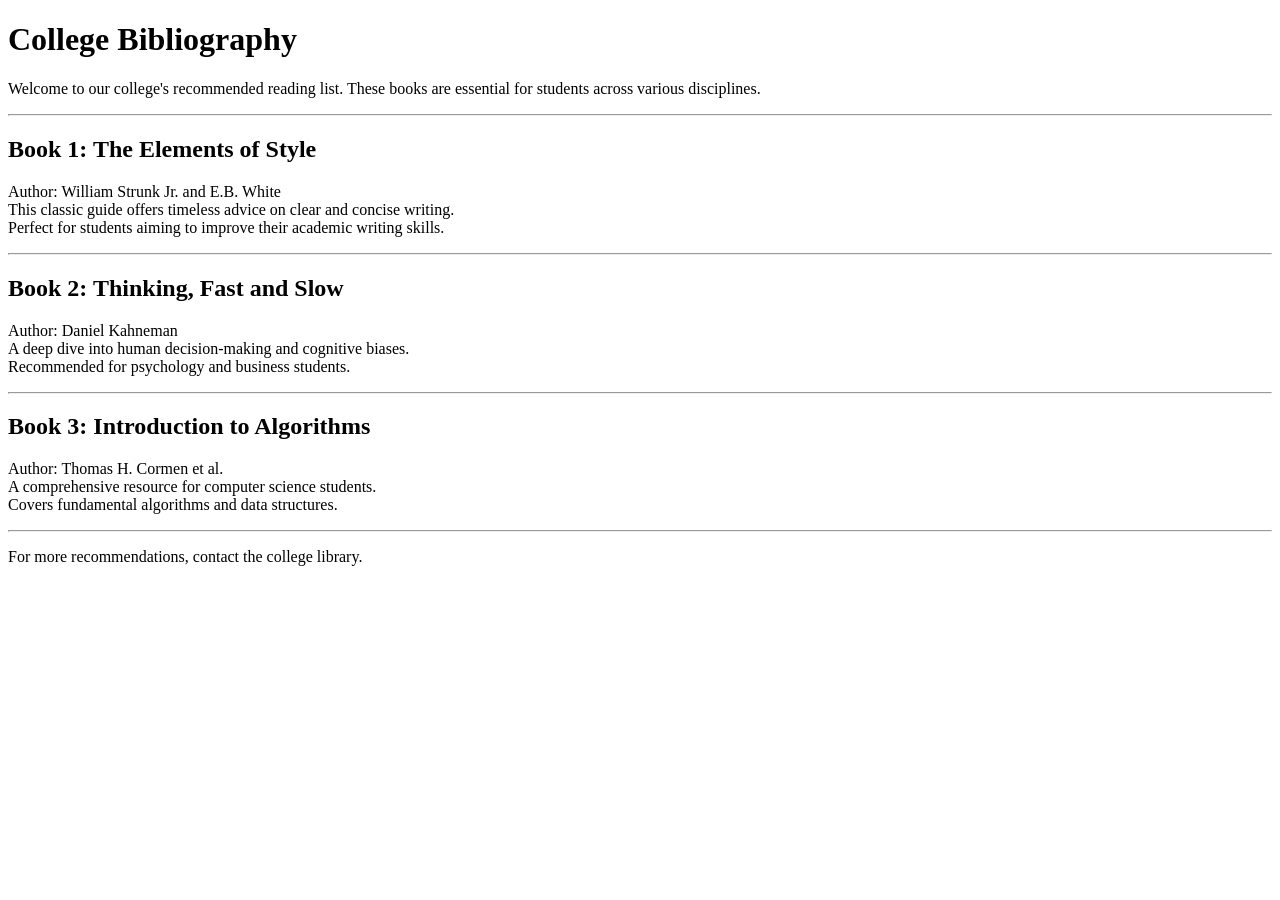
==== index.html @ 19de6257 ".\index.html" ====
<!DOCTYPE html>
<html lang="en">
<head>
    <meta charset="UTF-8">
    <meta name="viewport" content="width=device-width, initial-scale=1.0">
    <title>College Bibliography</title>
</head>
<body>
    <div>
        <h1>College Bibliography</h1>
        <p>Welcome to our college's recommended reading list. These books are essential for students across various disciplines.</p>
        <hr>

        <div>
            <h2>Book 1: The Elements of Style</h2>
            <p>Author: William Strunk Jr. and E.B. White<br>This classic guide offers timeless advice on clear and concise writing.<br>Perfect for students aiming to improve their academic writing skills.</p>
        </div>
        <hr>

        <div>
            <h2>Book 2: Thinking, Fast and Slow</h2>
            <p>Author: Daniel Kahneman<br>A deep dive into human decision-making and cognitive biases.<br>Recommended for psychology and business students.</p>
        </div>
        <hr>

        <div>
            <h2>Book 3: Introduction to Algorithms</h2>
            <p>Author: Thomas H. Cormen et al.<br>A comprehensive resource for computer science students.<br>Covers fundamental algorithms and data structures.</p>
        </div>
        <hr>

        <p>For more recommendations, contact the college library.</p>
    </div>
</body>
</html>
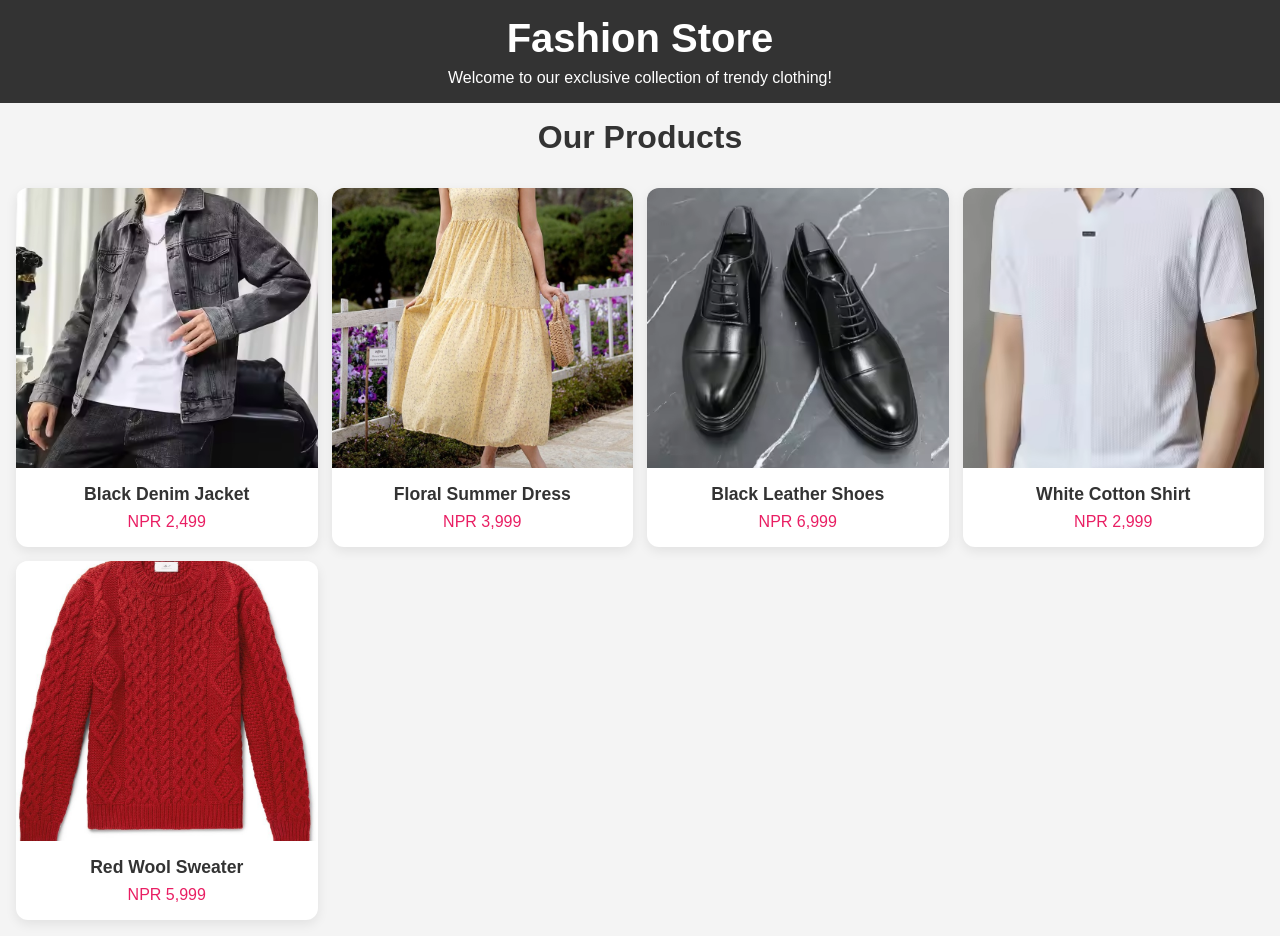
==== commit 7f92ad2e: "week02 assignment product fashion store" ====
--- a/index.html
+++ b/index.html
@@ -1,35 +1,64 @@
 <!DOCTYPE html>
 <html lang="en">
+
 <head>
     <meta charset="UTF-8">
     <meta name="viewport" content="width=device-width, initial-scale=1.0">
-    <title>College Bibliography</title>
+    <title>Fashion Store - Home</title>
+    <link rel="stylesheet" href="style.css">
 </head>
+
 <body>
-    <div>
-        <h1>College Bibliography</h1>
-        <p>Welcome to our college's recommended reading list. These books are essential for students across various disciplines.</p>
-        <hr>
+    <header>
+        <h1>Fashion Store</h1>
+        <p>Welcome to our exclusive collection of trendy clothing!</p>
+    </header>
+    <main>
+        <h2>Our Products</h2>
+        <div class="product-grid">
+            <a href="products/Black_Denim_Jacket.html" class="product-card">
+                <img src="images/Black_Denim_Jacket.avif" alt="Black Denim Jacket">
+                 <div class="product-info">
+        <h3>Black Denim Jacket</h3>
+        <p>NPR 2,499</p>
+      </div>
+            </a>
 
-        <div>
-            <h2>Book 1: The Elements of Style</h2>
-            <p>Author: William Strunk Jr. and E.B. White<br>This classic guide offers timeless advice on clear and concise writing.<br>Perfect for students aiming to improve their academic writing skills.</p>
+            <a href="products/Floral_Summer_Dress.html" class="product-card">
+                <img src="images/Floral_Summer_Dress.jpg" alt="Floral Summer Dress">
+                <div class="product-info">
+                    <h3>Floral Summer Dress</h3>
+                    <p>NPR 3,999</p>
+                </div>
+            </a>
+
+            <a href="products/Black_Leather_Shoes.html" class="product-card">
+                <img src="images/Black_Leather_Shoes.avif" alt="Black Leather Shoes">
+                <div class="product-info">
+                    <h3>Black Leather Shoes</h3>
+                    <p>NPR 6,999</p>
+                </div>
+            </a>
+
+
+            <a href="products/White_Cotton_Shirt.html" class="product-card">
+                <img src="images/White_Cotton_Shirt.avif" alt="White Cotton Shirt">
+                <div class="product-info">
+                    <h3>White Cotton Shirt</h3>
+                    <p>NPR 2,999</p>
+                </div>
+            </a>
+
+
+            <a href="products/Red_Wool_Sweater.html" class="product-card">
+                <img src="images/Red_Wool_Sweater.webp" alt="Red Wool Sweater">
+                <div class="product-info">
+                    <h3>Red Wool Sweater</h3>
+                    <p>NPR 5,999</p>
+                </div>
+            </a>
         </div>
-        <hr>
+    </main>
+</body>
 
-        <div>
-            <h2>Book 2: Thinking, Fast and Slow</h2>
-            <p>Author: Daniel Kahneman<br>A deep dive into human decision-making and cognitive biases.<br>Recommended for psychology and business students.</p>
-        </div>
-        <hr>
-
-        <div>
-            <h2>Book 3: Introduction to Algorithms</h2>
-            <p>Author: Thomas H. Cormen et al.<br>A comprehensive resource for computer science students.<br>Covers fundamental algorithms and data structures.</p>
-        </div>
-        <hr>
-
-        <p>For more recommendations, contact the college library.</p>
-    </div>
-</body>
 </html>
--- a/style.css
+++ b/style.css
@@ -0,0 +1,88 @@
+* {
+  margin: 0;
+  padding: 0;
+  box-sizing: border-box;
+}
+
+body {
+  font-family: 'Segoe UI', sans-serif;
+  background-color: #f4f4f4;
+  color: #333;
+}
+
+header {
+  background-color: #333;
+  color: white;
+  text-align: center;
+  padding: 1rem;
+}
+
+header h1 {
+  font-size: 2.5rem;
+  margin-bottom: 0.5rem;
+}
+
+main {
+  padding: 1rem;
+  margin: auto;
+}
+
+main h2 {
+  font-size: 2rem;
+  margin-bottom: 2rem;
+  text-align: center;
+}
+
+.product-grid {
+  display: grid;
+  grid-template-columns: repeat(auto-fit, minmax(280px, 1fr));
+  gap: 14px;
+  justify-items: center;
+}
+
+.product-card {
+  width: 100%;
+  max-width: 320px;
+  height: auto;
+  background-color: white;
+  border-radius: 12px;
+  overflow: hidden;
+  text-align: center;
+  text-decoration: none;
+  color: inherit;
+  box-shadow: 0 4px 12px rgba(0, 0, 0, 0.08);
+  transition: transform 0.3s ease, box-shadow 0.3s ease;
+  display: flex;
+  flex-direction: column;
+}
+
+.product-card:hover {
+  transform: translateY(-6px);
+  box-shadow: 0 10px 24px rgba(0, 0, 0, 0.15);
+}
+
+.product-card img {
+  width: 100%;
+  height: 280px;
+  object-fit: cover;
+}
+
+.product-info {
+  padding: 1rem;
+  display: flex;
+  flex-direction: column;
+  gap: 0.5rem;
+}
+
+.product-info h3 {
+  font-size: 1.1rem;
+  font-weight: 600;
+}
+
+.product-info p {
+  font-size: 1rem;
+  color: #e91e63;
+  font-weight: 500;
+}
+
+
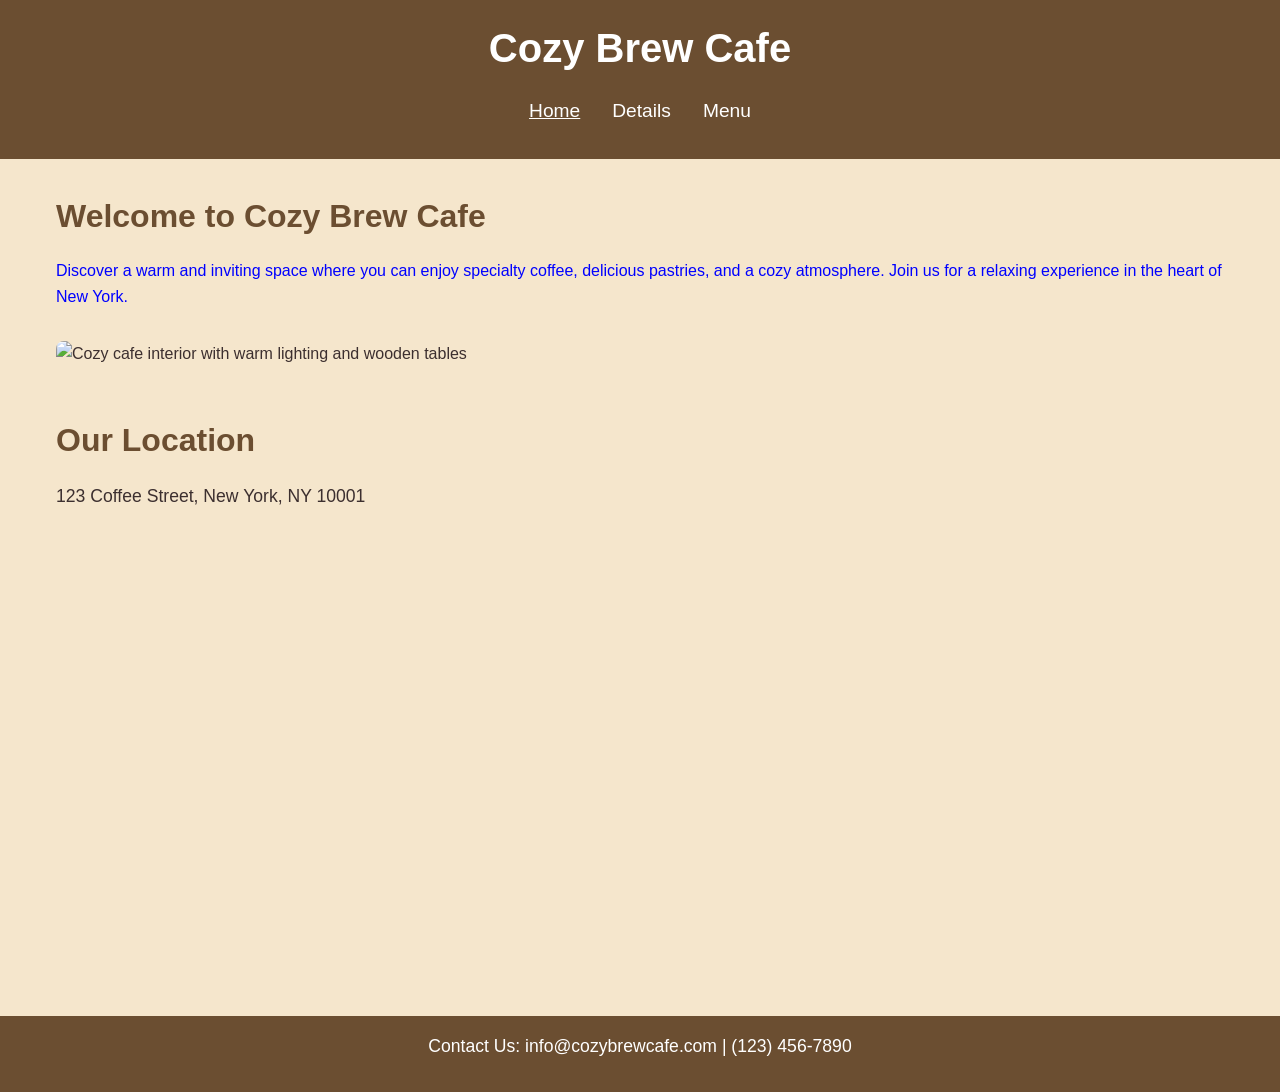
==== commit 26ef958c: "week03" ====
--- a/index.html
+++ b/index.html
@@ -1,64 +1,41 @@
 <!DOCTYPE html>
 <html lang="en">
-
 <head>
     <meta charset="UTF-8">
     <meta name="viewport" content="width=device-width, initial-scale=1.0">
-    <title>Fashion Store - Home</title>
-    <link rel="stylesheet" href="style.css">
+    <title>Welcome to Cozy Brew Cafe</title>
+    <link rel="stylesheet" href="styles.css">
 </head>
+<body>
+    <!-- Header with Navigation -->
+    <header>
+        <h1>Cozy Brew Cafe</h1>
+        <nav>
+            <ul>
+                <li><a href="index.html" class="active">Home</a></li>
+                <li><a href="details.html">Details</a></li>
+                <li><a href="menu.html">Menu</a></li>
+            </ul>
+        </nav>
+    </header>
+    <!-- Main Content -->
+    <main>
+        <section class="intro">
+            <h2>Welcome to Cozy Brew Cafe</h2>
+  
+            <p  style="color: blue; font-size: 16px;">Discover a warm and inviting space where you can enjoy specialty coffee, delicious pastries, and a cozy atmosphere. Join us for a relaxing experience in the heart of New York.</p>
 
-<body>
-    <header>
-        <h1>Fashion Store</h1>
-        <p>Welcome to our exclusive collection of trendy clothing!</p>
-    </header>
-    <main>
-        <h2>Our Products</h2>
-        <div class="product-grid">
-            <a href="products/Black_Denim_Jacket.html" class="product-card">
-                <img src="images/Black_Denim_Jacket.avif" alt="Black Denim Jacket">
-                 <div class="product-info">
-        <h3>Black Denim Jacket</h3>
-        <p>NPR 2,499</p>
-      </div>
-            </a>
-
-            <a href="products/Floral_Summer_Dress.html" class="product-card">
-                <img src="images/Floral_Summer_Dress.jpg" alt="Floral Summer Dress">
-                <div class="product-info">
-                    <h3>Floral Summer Dress</h3>
-                    <p>NPR 3,999</p>
-                </div>
-            </a>
-
-            <a href="products/Black_Leather_Shoes.html" class="product-card">
-                <img src="images/Black_Leather_Shoes.avif" alt="Black Leather Shoes">
-                <div class="product-info">
-                    <h3>Black Leather Shoes</h3>
-                    <p>NPR 6,999</p>
-                </div>
-            </a>
-
-
-            <a href="products/White_Cotton_Shirt.html" class="product-card">
-                <img src="images/White_Cotton_Shirt.avif" alt="White Cotton Shirt">
-                <div class="product-info">
-                    <h3>White Cotton Shirt</h3>
-                    <p>NPR 2,999</p>
-                </div>
-            </a>
-
-
-            <a href="products/Red_Wool_Sweater.html" class="product-card">
-                <img src="images/Red_Wool_Sweater.webp" alt="Red Wool Sweater">
-                <div class="product-info">
-                    <h3>Red Wool Sweater</h3>
-                    <p>NPR 5,999</p>
-                </div>
-            </a>
-        </div>
+            <img src="https://images.unsplash.com/photo-1495474472287-4d71bcdd2085" alt="Cozy cafe interior with warm lighting and wooden tables" class="cafe-image">
+        </section>
+        <section class="location">
+            <h2>Our Location</h2>
+            <p>123 Coffee Street, New York, NY 10001</p>
+            <iframe src="https://www.google.com/maps/embed?pb=!1m18!1m12!1m3!1d3022.241265087586!2d-73.98785368459399!3d40.75092227932847!2m3!1f0!2f0!3f0!3m2!1i1024!2i768!4f13.1!3m3!1m2!1s0x89c259a9b3117469%3A0xd134e199a4051f8d!2sNew%20York%2C%20NY%2010001!5e0!3m2!1sen!2sus!4v1634567891234" width="600" height="450" style="border:0;" allowfullscreen="" loading="lazy"></iframe>
+        </section>
     </main>
+    <!-- Footer -->
+    <footer>
+        <p>Contact Us: info@cozybrewcafe.com | (123) 456-7890</p>
+    </footer>
 </body>
-
 </html>
--- a/styles.css
+++ b/styles.css
@@ -0,0 +1,146 @@
+/* Reset default styles */
+* {
+    margin: 0;
+    padding: 0;
+    box-sizing: border-box;
+}
+
+/* Body styling with earthy tones */
+body {
+    font-family: 'Arial', sans-serif;
+    line-height: 1.6;
+    color: #3c2f2f;
+    background-color: #f5e6cc;
+}
+
+/* Header styling */
+header {
+    background-color: #6b4e31;
+    color: #fff;
+    padding: 1rem;
+    text-align: center;
+}
+
+header h1 {
+    font-size: 2.5rem;
+    margin-bottom: 1rem;
+}
+
+nav ul {
+    list-style: none;
+    display: flex;
+    justify-content: center;
+    gap: 2rem;
+}
+
+nav a {
+    color: #fff;
+    text-decoration: none;
+    font-size: 1.2rem;
+}
+
+nav a.active, nav a:hover {
+    text-decoration: underline;
+}
+
+/* Main content styling */
+main {
+    max-width: 1200px;
+    margin: 2rem auto;
+    padding: 0 1rem;
+}
+
+section {
+    margin-bottom: 2rem;
+}
+
+h2 {
+    font-size: 2rem;
+    color: #6b4e31;
+    margin-bottom: 1rem;
+}
+
+p, ul {
+    font-size: 1.1rem;
+    margin-bottom: 1rem;
+}
+
+.cafe-image {
+    max-width: 100%;
+    height: auto;
+    border-radius: 8px;
+    margin: 1rem 0;
+}
+
+/* Image gallery for details page */
+.image-gallery {
+    display: flex;
+    flex-wrap: wrap;
+    gap: 1rem;
+    justify-content: center;
+}
+
+.image-gallery img {
+    max-width: 45%;
+    height: auto;
+}
+
+/* Table styling for menu page */
+table {
+    width: 100%;
+    border-collapse: collapse;
+    margin-bottom: 2rem;
+}
+
+th, td {
+    border: 1px solid #6b4e31;
+    padding: 0.8rem;
+    text-align: left;
+}
+
+th {
+    background-color: #a67b5b;
+    color: #fff;
+}
+
+/* Footer styling */
+footer {
+    background-color: #6b4e31;
+    color: #fff;
+    padding: 1rem;
+    text-align: center;
+}
+
+footer a {
+    color: #f5e6cc;
+    text-decoration: none;
+}
+
+footer a:hover {
+    text-decoration: underline;
+}
+
+footer ul {
+    list-style: none;
+}
+
+/* Responsive design */
+@media (max-width: 768px) {
+    header h1 {
+        font-size: 2rem;
+    }
+
+    nav ul {
+        flex-direction: column;
+        gap: 1rem;
+    }
+
+    .image-gallery img {
+        max-width: 100%;
+    }
+
+    iframe {
+        width: 100%;
+        height: 300px;
+    }
+}
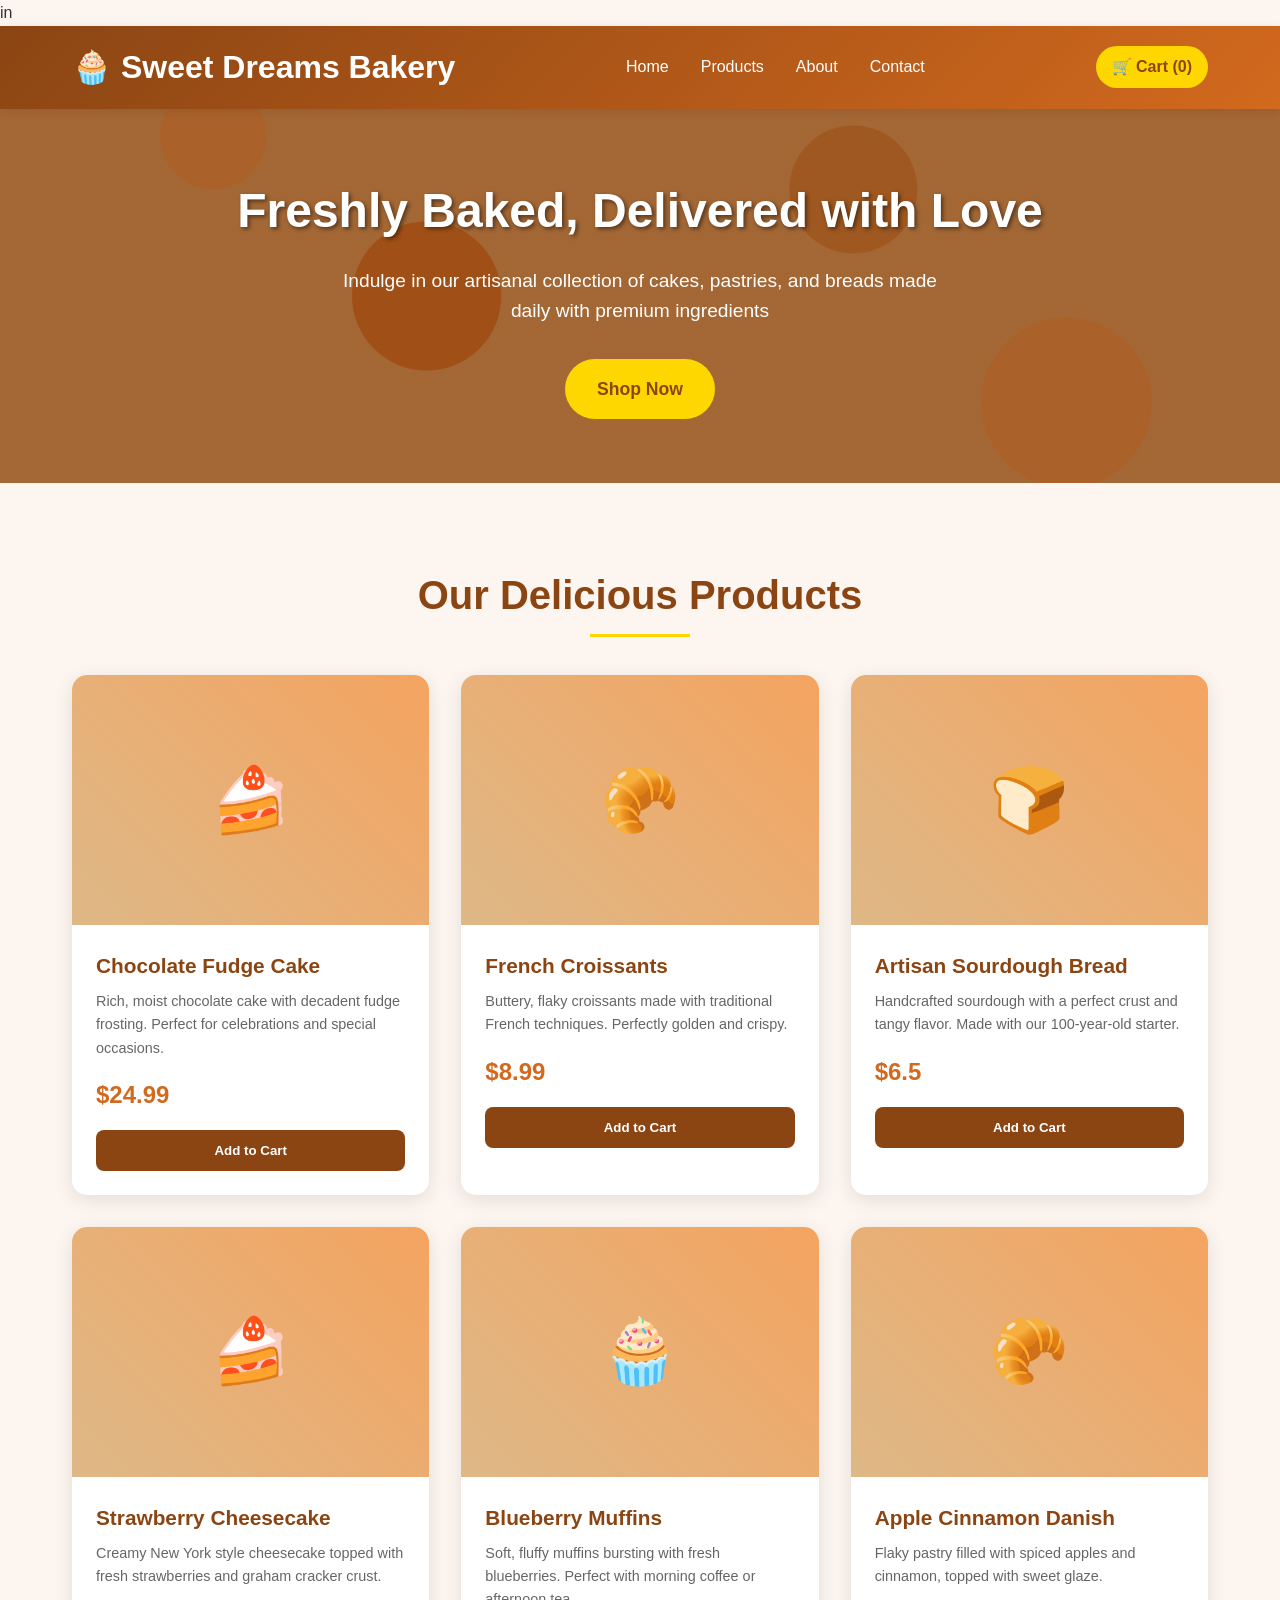
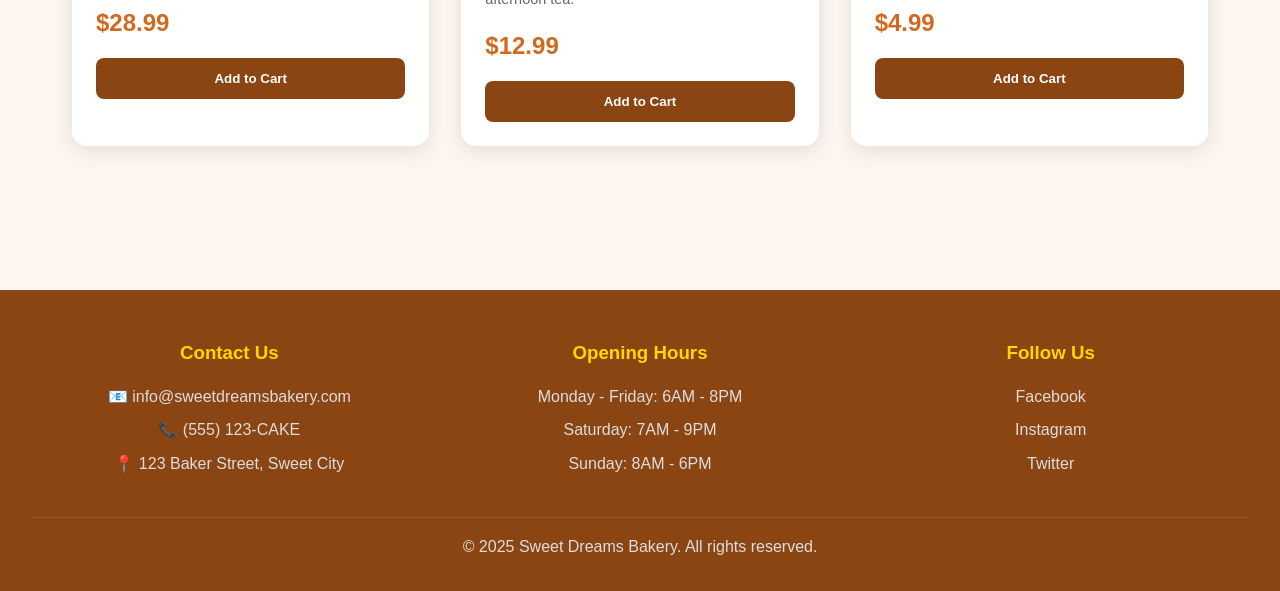
==== commit d683b97d: "Bakery project created" ====
--- a/index.html
+++ b/index.html
@@ -1,41 +1,103 @@
-<!DOCTYPE html>
-<html lang="en">
-<head>
-    <meta charset="UTF-8">
-    <meta name="viewport" content="width=device-width, initial-scale=1.0">
-    <title>Welcome to Cozy Brew Cafe</title>
-    <link rel="stylesheet" href="styles.css">
-</head>
-<body>
-    <!-- Header with Navigation -->
-    <header>
-        <h1>Cozy Brew Cafe</h1>
-        <nav>
-            <ul>
-                <li><a href="index.html" class="active">Home</a></li>
-                <li><a href="details.html">Details</a></li>
-                <li><a href="menu.html">Menu</a></li>
-            </ul>
-        </nav>
-    </header>
-    <!-- Main Content -->
-    <main>
-        <section class="intro">
-            <h2>Welcome to Cozy Brew Cafe</h2>
-  
-            <p  style="color: blue; font-size: 16px;">Discover a warm and inviting space where you can enjoy specialty coffee, delicious pastries, and a cozy atmosphere. Join us for a relaxing experience in the heart of New York.</p>
-
-            <img src="https://images.unsplash.com/photo-1495474472287-4d71bcdd2085" alt="Cozy cafe interior with warm lighting and wooden tables" class="cafe-image">
-        </section>
-        <section class="location">
-            <h2>Our Location</h2>
-            <p>123 Coffee Street, New York, NY 10001</p>
-            <iframe src="https://www.google.com/maps/embed?pb=!1m18!1m12!1m3!1d3022.241265087586!2d-73.98785368459399!3d40.75092227932847!2m3!1f0!2f0!3f0!3m2!1i1024!2i768!4f13.1!3m3!1m2!1s0x89c259a9b3117469%3A0xd134e199a4051f8d!2sNew%20York%2C%20NY%2010001!5e0!3m2!1sen!2sus!4v1634567891234" width="600" height="450" style="border:0;" allowfullscreen="" loading="lazy"></iframe>
-        </section>
-    </main>
-    <!-- Footer -->
-    <footer>
-        <p>Contact Us: info@cozybrewcafe.com | (123) 456-7890</p>
-    </footer>
-</body>
+<!DOCTYPE html>
+<html lang="en">
+<head>
+    <meta charset="UTF-8">
+    <meta name="viewport" content="width=device-width, initial-scale=1.0">
+    <meta name="description" content="Sweet Dreams Bakery - Fresh baked goods delivered to your door">
+    <meta name="keywords" content="bakery, cakes, pastries, bread, online ordering">
+    <title>Sweet Dreams Bakery - Online Store</title>
+   <link rel="stylesheet" href="style.css">in
+</head>
+<body>
+    <!-- Header -->
+    <header>
+        <div class="header-container">
+            <a href="#" class="logo">🧁 Sweet Dreams Bakery</a>
+            <nav>
+                <ul>
+                    <li><a href="#home">Home</a></li>
+                    <li><a href="#products">Products</a></li>
+                    <li><a href="#about">About</a></li>
+                    <li><a href="#contact">Contact</a></li>
+                </ul>
+            </nav>
+            <a href="#" class="cart-icon">🛒 Cart (0)</a>
+        </div>
+    </header>
+
+    <!-- Hero Section -->
+    <section class="hero" id="home">
+        <h1>Freshly Baked, Delivered with Love</h1>
+        <p>Indulge in our artisanal collection of cakes, pastries, and breads made daily with premium ingredients</p>
+        <a href="#products" class="cta-button">Shop Now</a>
+    </section>
+
+    <!-- Main Container -->
+    <div class="container">
+        <!-- Products Section -->
+        <section class="products-section" id="products">
+            <h2 class="section-title">Our Delicious Products</h2>
+            <div class="products-grid" id="productsGrid">
+                <!-- Products will be inserted here by JavaScript -->
+            </div>
+        </section>
+    </div>
+
+    <!-- Product Detail Modal -->
+    <div id="productModal" class="modal">
+        <div class="modal-content">
+            <div class="modal-header">
+                <h2 id="modalTitle">Product Details</h2>
+                <span class="close" onclick="closeModal()">&times;</span>
+            </div>
+            <div class="modal-body">
+                <div class="modal-image" id="modalImage">🍰</div>
+                <div class="modal-info">
+                    <h2 id="modalProductTitle">Product Name</h2>
+                    <div class="modal-price" id="modalPrice">$0.00</div>
+                    <div class="modal-description" id="modalDescription">Product description</div>
+                    <div class="ingredients" id="modalIngredients">
+                        <h4>Ingredients:</h4>
+                        <p>Premium ingredients list</p>
+                    </div>
+                    <div class="quantity-selector">
+                        <button class="quantity-btn" onclick="updateQuantity(-1)">-</button>
+                        <input type="number" class="quantity-input" id="quantityInput" value="1" min="1" max="10">
+                        <button class="quantity-btn" onclick="updateQuantity(1)">+</button>
+                    </div>
+                    <button class="add-to-cart" onclick="addToCart()">Add to Cart</button>
+                </div>
+            </div>
+        </div>
+    </div>
+
+    <!-- Footer -->
+    <footer>
+        <div class="footer-content">
+            <div class="footer-section">
+                <h3>Contact Us</h3>
+                <p>📧 info@sweetdreamsbakery.com</p>
+                <p>📞 (555) 123-CAKE</p>
+                <p>📍 123 Baker Street, Sweet City</p>
+            </div>
+            <div class="footer-section">
+                <h3>Opening Hours</h3>
+                <p>Monday - Friday: 6AM - 8PM</p>
+                <p>Saturday: 7AM - 9PM</p>
+                <p>Sunday: 8AM - 6PM</p>
+            </div>
+            <div class="footer-section">
+                <h3>Follow Us</h3>
+                <a href="#">Facebook</a>
+                <a href="#">Instagram</a>
+                <a href="#">Twitter</a>
+            </div>
+        </div>
+        <div class="footer-bottom">
+            <p>&copy; 2025 Sweet Dreams Bakery. All rights reserved.</p>
+        </div>
+    </footer>
+
+<script src="/script.js"></script>
+</body>
 </html>
--- a/style.css
+++ b/style.css
@@ -0,0 +1,471 @@
+* {
+    margin: 0;
+    padding: 0;
+    box-sizing: border-box;
+}
+
+body {
+    font-family: 'Arial', sans-serif;
+    line-height: 1.6;
+    color: #333;
+    background-color: #fdf6f0;
+}
+
+/* Header Styles */
+header {
+    background: linear-gradient(135deg, #8B4513, #D2691E);
+    color: white;
+    padding: 1rem 0;
+    position: sticky;
+    top: 0;
+    z-index: 100;
+    box-shadow: 0 2px 10px rgba(0, 0, 0, 0.1);
+}
+
+.header-container {
+    max-width: 1200px;
+    margin: 0 auto;
+    display: flex;
+    justify-content: space-between;
+    align-items: center;
+    padding: 0 2rem;
+}
+
+.logo {
+    font-size: 2rem;
+    font-weight: bold;
+    text-decoration: none;
+    color: white;
+}
+
+nav ul {
+    display: flex;
+    list-style: none;
+    gap: 2rem;
+}
+
+nav a {
+    color: white;
+    text-decoration: none;
+    font-weight: 500;
+    transition: color 0.3s ease;
+}
+
+nav a:hover {
+    color: #FFD700;
+}
+
+.cart-icon {
+    background: #FFD700;
+    color: #8B4513;
+    padding: 0.5rem 1rem;
+    border-radius: 25px;
+    text-decoration: none;
+    font-weight: bold;
+    transition: transform 0.3s ease;
+}
+
+.cart-icon:hover {
+    transform: scale(1.05);
+}
+
+/* Hero Section */
+.hero {
+    background: linear-gradient(rgba(139, 69, 19, 0.7), rgba(139, 69, 19, 0.7)),
+        url('data:image/svg+xml,<svg xmlns="http://www.w3.org/2000/svg" viewBox="0 0 1200 600"><rect fill="%23DEB887" width="1200" height="600"/><circle fill="%23F4A460" cx="200" cy="150" r="50"/><circle fill="%23D2691E" cx="400" cy="300" r="70"/><circle fill="%23CD853F" cx="800" cy="200" r="60"/><circle fill="%23F4A460" cx="1000" cy="400" r="80"/></svg>');
+    background-size: cover;
+    background-position: center;
+    color: white;
+    text-align: center;
+    padding: 4rem 2rem;
+}
+
+.hero h1 {
+    font-size: 3rem;
+    margin-bottom: 1rem;
+    text-shadow: 2px 2px 4px rgba(0, 0, 0, 0.5);
+}
+
+.hero p {
+    font-size: 1.2rem;
+    margin-bottom: 2rem;
+    max-width: 600px;
+    margin-left: auto;
+    margin-right: auto;
+}
+
+.cta-button {
+    background: #FFD700;
+    color: #8B4513;
+    padding: 1rem 2rem;
+    border: none;
+    border-radius: 50px;
+    font-size: 1.1rem;
+    font-weight: bold;
+    cursor: pointer;
+    transition: all 0.3s ease;
+    text-decoration: none;
+    display: inline-block;
+}
+
+.cta-button:hover {
+    background: #FFA500;
+    transform: translateY(-2px);
+    box-shadow: 0 5px 15px rgba(0, 0, 0, 0.2);
+}
+
+/* Main Container */
+.container {
+    max-width: 1200px;
+    margin: 0 auto;
+    padding: 2rem;
+}
+
+/* Products Section */
+.products-section {
+    margin: 3rem 0;
+}
+
+.section-title {
+    text-align: center;
+    font-size: 2.5rem;
+    color: #8B4513;
+    margin-bottom: 3rem;
+    position: relative;
+}
+
+.section-title::after {
+    content: '';
+    position: absolute;
+    bottom: -10px;
+    left: 50%;
+    transform: translateX(-50%);
+    width: 100px;
+    height: 3px;
+    background: #FFD700;
+}
+
+.products-grid {
+    display: grid;
+    grid-template-columns: repeat(auto-fit, minmax(280px, 1fr));
+    gap: 2rem;
+    margin-bottom: 3rem;
+}
+
+.product-card {
+    background: white;
+    border-radius: 15px;
+    overflow: hidden;
+    box-shadow: 0 5px 20px rgba(0, 0, 0, 0.1);
+    transition: all 0.3s ease;
+    cursor: pointer;
+}
+
+.product-card:hover {
+    transform: translateY(-10px);
+    box-shadow: 0 15px 30px rgba(0, 0, 0, 0.2);
+}
+
+.product-image {
+    width: 100%;
+    height: 250px;
+    background: linear-gradient(45deg, #DEB887, #F4A460);
+    display: flex;
+    align-items: center;
+    justify-content: center;
+    font-size: 4rem;
+    color: #8B4513;
+}
+
+.product-info {
+    padding: 1.5rem;
+}
+
+.product-title {
+    font-size: 1.3rem;
+    font-weight: bold;
+    color: #8B4513;
+    margin-bottom: 0.5rem;
+}
+
+.product-description {
+    color: #666;
+    margin-bottom: 1rem;
+    font-size: 0.9rem;
+}
+
+.product-price {
+    font-size: 1.5rem;
+    font-weight: bold;
+    color: #D2691E;
+    margin-bottom: 1rem;
+}
+
+.add-to-cart {
+    width: 100%;
+    background: #8B4513;
+    color: white;
+    border: none;
+    padding: 0.8rem;
+    border-radius: 8px;
+    font-weight: bold;
+    cursor: pointer;
+    transition: background 0.3s ease;
+}
+
+.add-to-cart:hover {
+    background: #A0522D;
+}
+
+/* Product Detail Modal */
+.modal {
+    display: none;
+    position: fixed;
+    z-index: 1000;
+    left: 0;
+    top: 0;
+    width: 100%;
+    height: 100%;
+    background-color: rgba(0, 0, 0, 0.8);
+    animation: fadeIn 0.3s ease;
+}
+
+.modal-content {
+    background-color: white;
+    margin: 5% auto;
+    padding: 0;
+    border-radius: 15px;
+    width: 90%;
+    max-width: 800px;
+    max-height: 90vh;
+    overflow-y: auto;
+    animation: slideIn 0.3s ease;
+}
+
+@keyframes fadeIn {
+    from {
+        opacity: 0;
+    }
+
+    to {
+        opacity: 1;
+    }
+}
+
+@keyframes slideIn {
+    from {
+        transform: translateY(-50px);
+        opacity: 0;
+    }
+
+    to {
+        transform: translateY(0);
+        opacity: 1;
+    }
+}
+
+.modal-header {
+    background: linear-gradient(135deg, #8B4513, #D2691E);
+    color: white;
+    padding: 1.5rem;
+    border-radius: 15px 15px 0 0;
+    display: flex;
+    justify-content: space-between;
+    align-items: center;
+}
+
+.close {
+    color: white;
+    font-size: 2rem;
+    font-weight: bold;
+    cursor: pointer;
+    transition: color 0.3s ease;
+}
+
+.close:hover {
+    color: #FFD700;
+}
+
+.modal-body {
+    padding: 2rem;
+    display: grid;
+    grid-template-columns: 1fr 1fr;
+    gap: 2rem;
+}
+
+.modal-image {
+    width: 100%;
+    height: 300px;
+    background: linear-gradient(45deg, #DEB887, #F4A460);
+    border-radius: 10px;
+    display: flex;
+    align-items: center;
+    justify-content: center;
+    font-size: 5rem;
+    color: #8B4513;
+}
+
+.modal-info h2 {
+    color: #8B4513;
+    margin-bottom: 1rem;
+    font-size: 2rem;
+}
+
+.modal-price {
+    font-size: 2rem;
+    font-weight: bold;
+    color: #D2691E;
+    margin: 1rem 0;
+}
+
+.modal-description {
+    color: #666;
+    margin-bottom: 1.5rem;
+    line-height: 1.8;
+}
+
+.ingredients {
+    background: #f8f9fa;
+    padding: 1rem;
+    border-radius: 8px;
+    margin-bottom: 1.5rem;
+}
+
+.ingredients h4 {
+    color: #8B4513;
+    margin-bottom: 0.5rem;
+}
+
+.quantity-selector {
+    display: flex;
+    align-items: center;
+    gap: 1rem;
+    margin-bottom: 1.5rem;
+}
+
+.quantity-btn {
+    background: #8B4513;
+    color: white;
+    border: none;
+    width: 40px;
+    height: 40px;
+    border-radius: 50%;
+    font-size: 1.2rem;
+    cursor: pointer;
+    transition: background 0.3s ease;
+}
+
+.quantity-btn:hover {
+    background: #A0522D;
+}
+
+.quantity-input {
+    width: 60px;
+    text-align: center;
+    border: 2px solid #ddd;
+    border-radius: 5px;
+    padding: 0.5rem;
+    font-size: 1.1rem;
+}
+
+/* Footer */
+footer {
+    background: #8B4513;
+    color: white;
+    text-align: center;
+    padding: 3rem 2rem 2rem;
+    margin-top: 4rem;
+}
+
+.footer-content {
+    max-width: 1200px;
+    margin: 0 auto;
+    display: grid;
+    grid-template-columns: repeat(auto-fit, minmax(250px, 1fr));
+    gap: 2rem;
+    margin-bottom: 2rem;
+}
+
+.footer-section h3 {
+    color: #FFD700;
+    margin-bottom: 1rem;
+}
+
+.footer-section p,
+.footer-section a {
+    color: #ddd;
+    text-decoration: none;
+    margin-bottom: 0.5rem;
+    display: block;
+}
+
+.footer-section a:hover {
+    color: #FFD700;
+}
+
+.footer-bottom {
+    border-top: 1px solid #A0522D;
+    padding-top: 1rem;
+    color: #ddd;
+}
+
+/* Responsive Design */
+@media (max-width: 768px) {
+    .header-container {
+        flex-direction: column;
+        gap: 1rem;
+        padding: 0 1rem;
+    }
+
+    nav ul {
+        flex-wrap: wrap;
+        justify-content: center;
+        gap: 1rem;
+    }
+
+    .hero h1 {
+        font-size: 2rem;
+    }
+
+    .hero p {
+        font-size: 1rem;
+    }
+
+    .container {
+        padding: 1rem;
+    }
+
+    .products-grid {
+        grid-template-columns: 1fr;
+        gap: 1rem;
+    }
+
+    .modal-body {
+        grid-template-columns: 1fr;
+        gap: 1rem;
+    }
+
+    .footer-content {
+        grid-template-columns: 1fr;
+        text-align: center;
+    }
+}
+
+@media (max-width: 480px) {
+    .hero {
+        padding: 2rem 1rem;
+    }
+
+    .section-title {
+        font-size: 2rem;
+    }
+
+    .modal-content {
+        width: 95%;
+        margin: 2% auto;
+    }
+
+    .modal-body {
+        padding: 1rem;
+    }
+}
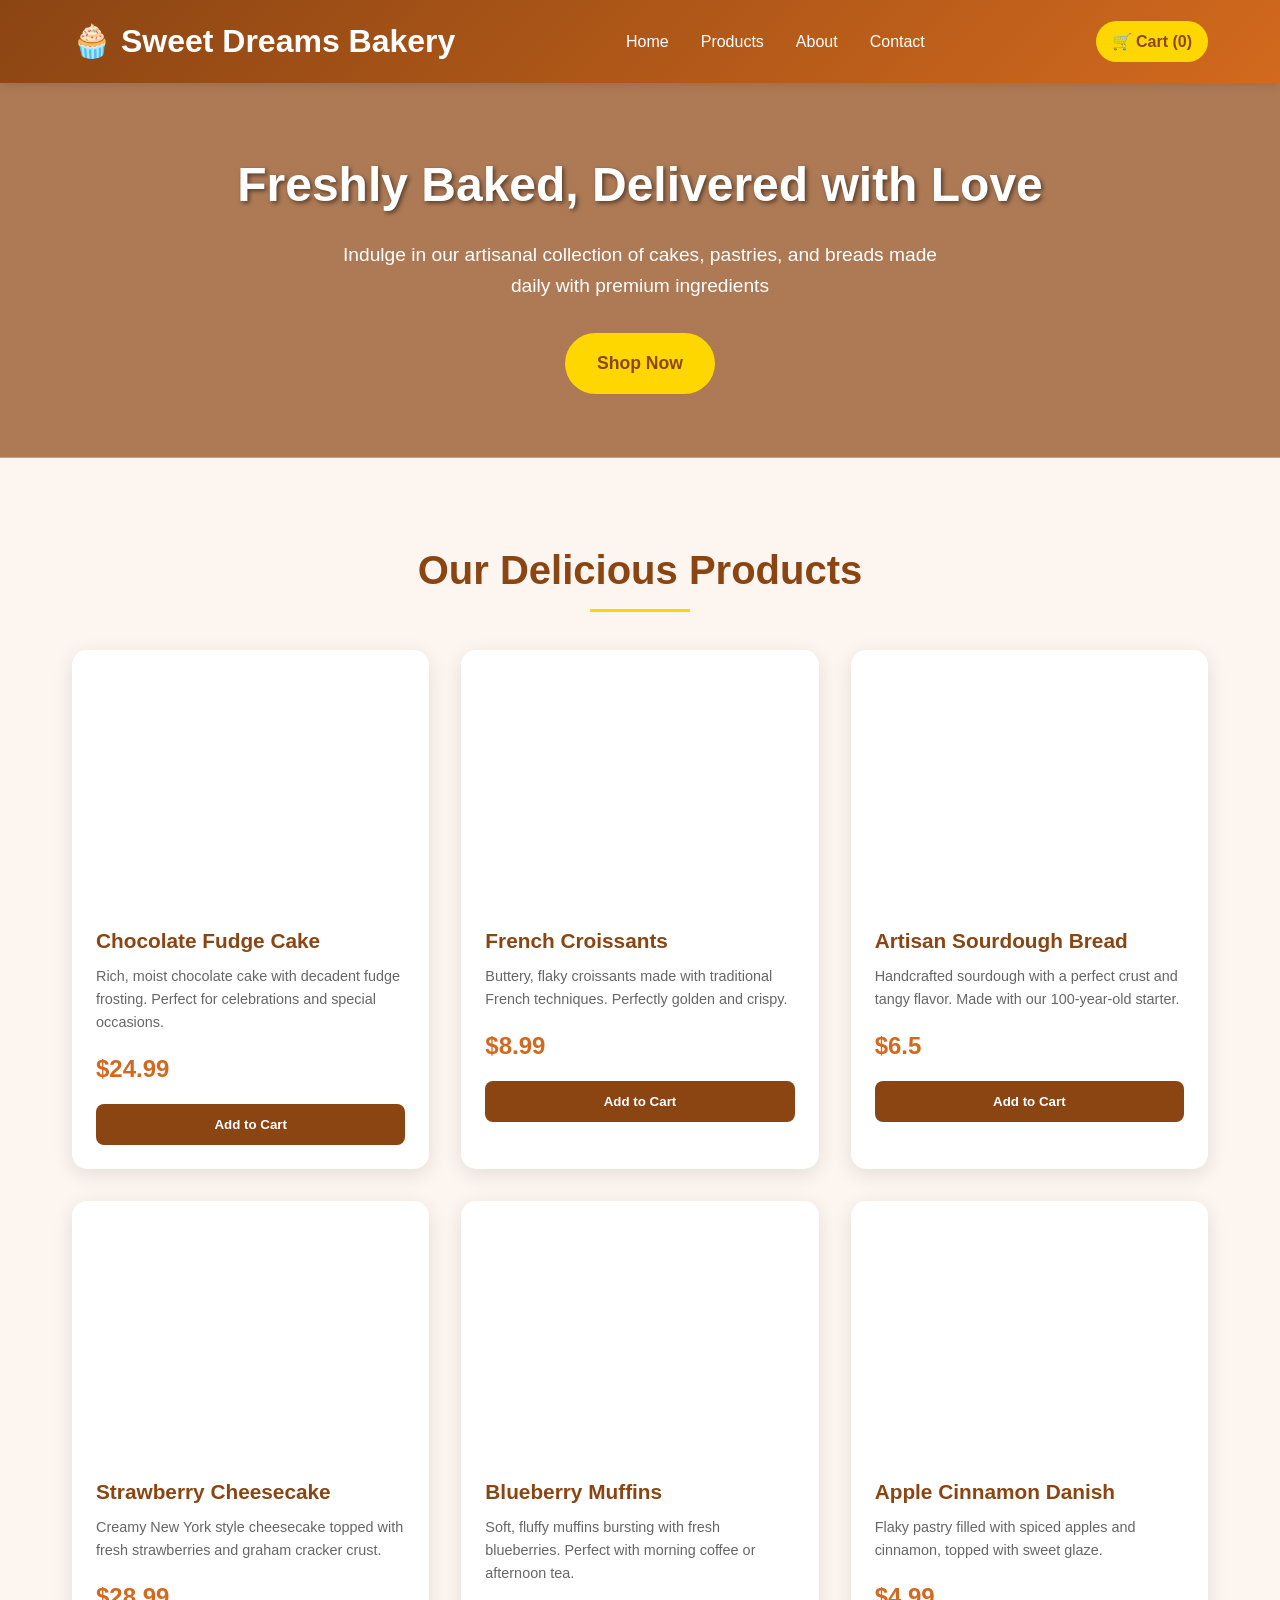
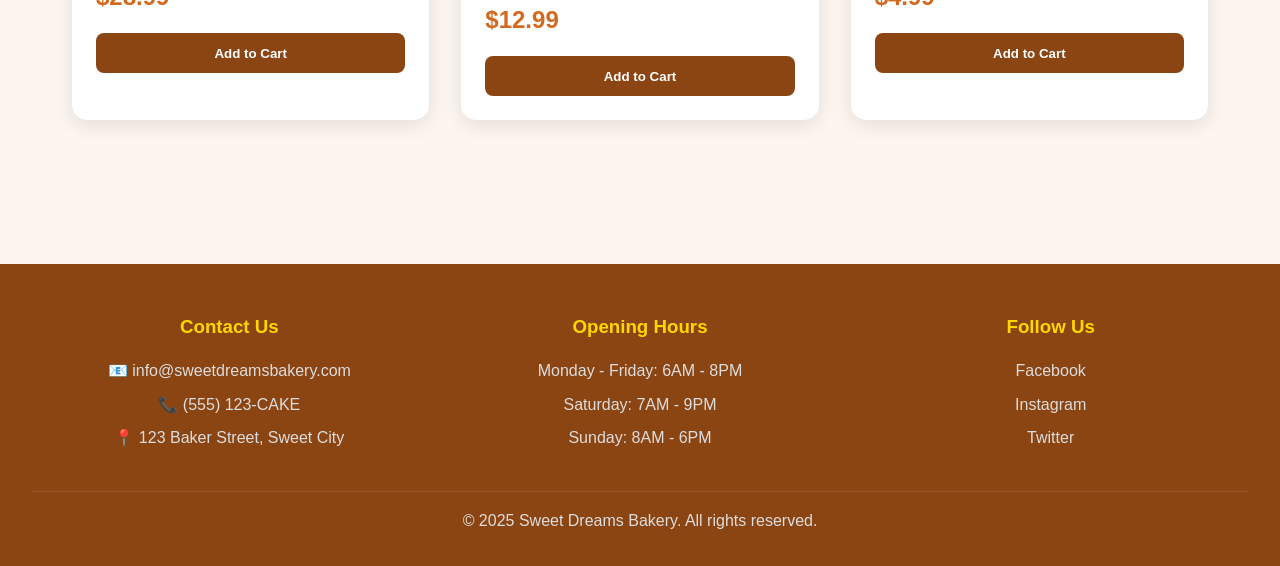
==== commit 710e1668: "bakery project" ====
--- a/index.html
+++ b/index.html
@@ -6,7 +6,7 @@
     <meta name="description" content="Sweet Dreams Bakery - Fresh baked goods delivered to your door">
     <meta name="keywords" content="bakery, cakes, pastries, bread, online ordering">
     <title>Sweet Dreams Bakery - Online Store</title>
-   <link rel="stylesheet" href="style.css">in
+   <link rel="stylesheet" href="style.css">
 </head>
 <body>
     <!-- Header -->
--- a/style.css
+++ b/style.css
@@ -72,7 +72,7 @@
 /* Hero Section */
 .hero {
     background: linear-gradient(rgba(139, 69, 19, 0.7), rgba(139, 69, 19, 0.7)),
-        url('data:image/svg+xml,<svg xmlns="http://www.w3.org/2000/svg" viewBox="0 0 1200 600"><rect fill="%23DEB887" width="1200" height="600"/><circle fill="%23F4A460" cx="200" cy="150" r="50"/><circle fill="%23D2691E" cx="400" cy="300" r="70"/><circle fill="%23CD853F" cx="800" cy="200" r="60"/><circle fill="%23F4A460" cx="1000" cy="400" r="80"/></svg>');
+        url('https://images.unsplash.com/photo-1517433367423-c7e5b0f55128?w=1200&h=600&fit=crop&crop=center');
     background-size: cover;
     background-position: center;
     color: white;
@@ -169,12 +169,20 @@
 .product-image {
     width: 100%;
     height: 250px;
-    background: linear-gradient(45deg, #DEB887, #F4A460);
-    display: flex;
-    align-items: center;
-    justify-content: center;
-    font-size: 4rem;
-    color: #8B4513;
+    overflow: hidden;
+    position: relative;
+}
+
+.product-image img {
+    width: 100%;
+    height: 100%;
+    object-fit: cover;
+    object-position: center;
+    transition: transform 0.3s ease;
+}
+
+.product-card:hover .product-image img {
+    transform: scale(1.05);
 }
 
 .product-info {
@@ -296,13 +304,16 @@
 .modal-image {
     width: 100%;
     height: 300px;
-    background: linear-gradient(45deg, #DEB887, #F4A460);
     border-radius: 10px;
-    display: flex;
-    align-items: center;
-    justify-content: center;
-    font-size: 5rem;
-    color: #8B4513;
+    overflow: hidden;
+}
+
+.modal-image img {
+    width: 100%;
+    height: 100%;
+    object-fit: cover;
+    object-position: center;
+    border-radius: 10px;
 }
 
 .modal-info h2 {
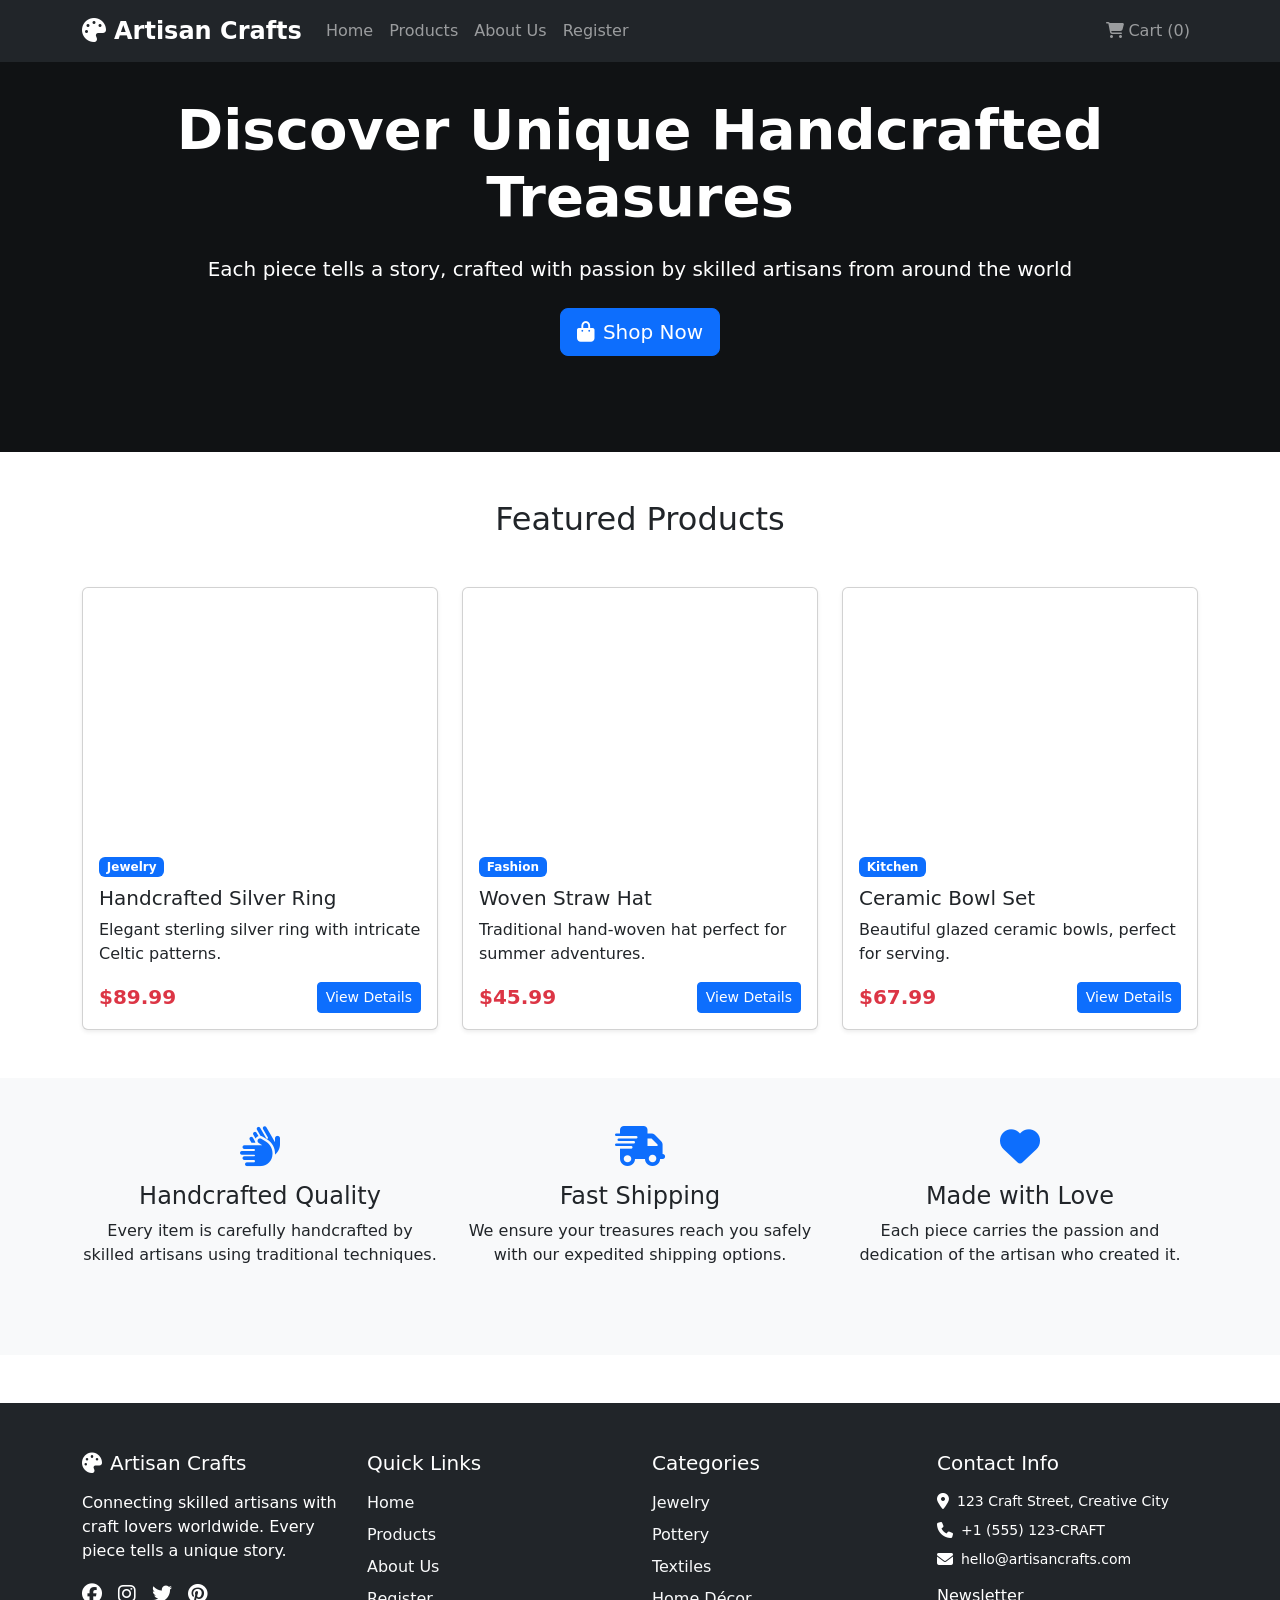
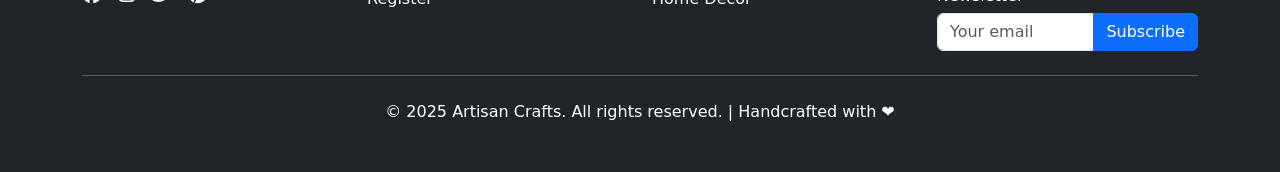
==== commit 1ad12cd4: "added registration form in week06 project" ====
--- a/index.html
+++ b/index.html
@@ -1,103 +1,736 @@
-<!DOCTYPE html>
-<html lang="en">
-<head>
-    <meta charset="UTF-8">
-    <meta name="viewport" content="width=device-width, initial-scale=1.0">
-    <meta name="description" content="Sweet Dreams Bakery - Fresh baked goods delivered to your door">
-    <meta name="keywords" content="bakery, cakes, pastries, bread, online ordering">
-    <title>Sweet Dreams Bakery - Online Store</title>
-   <link rel="stylesheet" href="style.css">
-</head>
-<body>
-    <!-- Header -->
-    <header>
-        <div class="header-container">
-            <a href="#" class="logo">🧁 Sweet Dreams Bakery</a>
-            <nav>
-                <ul>
-                    <li><a href="#home">Home</a></li>
-                    <li><a href="#products">Products</a></li>
-                    <li><a href="#about">About</a></li>
-                    <li><a href="#contact">Contact</a></li>
-                </ul>
-            </nav>
-            <a href="#" class="cart-icon">🛒 Cart (0)</a>
-        </div>
-    </header>
-
-    <!-- Hero Section -->
-    <section class="hero" id="home">
-        <h1>Freshly Baked, Delivered with Love</h1>
-        <p>Indulge in our artisanal collection of cakes, pastries, and breads made daily with premium ingredients</p>
-        <a href="#products" class="cta-button">Shop Now</a>
-    </section>
-
-    <!-- Main Container -->
-    <div class="container">
-        <!-- Products Section -->
-        <section class="products-section" id="products">
-            <h2 class="section-title">Our Delicious Products</h2>
-            <div class="products-grid" id="productsGrid">
-                <!-- Products will be inserted here by JavaScript -->
-            </div>
-        </section>
-    </div>
-
-    <!-- Product Detail Modal -->
-    <div id="productModal" class="modal">
-        <div class="modal-content">
-            <div class="modal-header">
-                <h2 id="modalTitle">Product Details</h2>
-                <span class="close" onclick="closeModal()">&times;</span>
-            </div>
-            <div class="modal-body">
-                <div class="modal-image" id="modalImage">🍰</div>
-                <div class="modal-info">
-                    <h2 id="modalProductTitle">Product Name</h2>
-                    <div class="modal-price" id="modalPrice">$0.00</div>
-                    <div class="modal-description" id="modalDescription">Product description</div>
-                    <div class="ingredients" id="modalIngredients">
-                        <h4>Ingredients:</h4>
-                        <p>Premium ingredients list</p>
-                    </div>
-                    <div class="quantity-selector">
-                        <button class="quantity-btn" onclick="updateQuantity(-1)">-</button>
-                        <input type="number" class="quantity-input" id="quantityInput" value="1" min="1" max="10">
-                        <button class="quantity-btn" onclick="updateQuantity(1)">+</button>
-                    </div>
-                    <button class="add-to-cart" onclick="addToCart()">Add to Cart</button>
-                </div>
-            </div>
-        </div>
-    </div>
-
-    <!-- Footer -->
-    <footer>
-        <div class="footer-content">
-            <div class="footer-section">
-                <h3>Contact Us</h3>
-                <p>📧 info@sweetdreamsbakery.com</p>
-                <p>📞 (555) 123-CAKE</p>
-                <p>📍 123 Baker Street, Sweet City</p>
-            </div>
-            <div class="footer-section">
-                <h3>Opening Hours</h3>
-                <p>Monday - Friday: 6AM - 8PM</p>
-                <p>Saturday: 7AM - 9PM</p>
-                <p>Sunday: 8AM - 6PM</p>
-            </div>
-            <div class="footer-section">
-                <h3>Follow Us</h3>
-                <a href="#">Facebook</a>
-                <a href="#">Instagram</a>
-                <a href="#">Twitter</a>
-            </div>
-        </div>
-        <div class="footer-bottom">
-            <p>&copy; 2025 Sweet Dreams Bakery. All rights reserved.</p>
-        </div>
-    </footer>
-
-<script src="/script.js"></script>
-</body>
+<!DOCTYPE html>
+<html lang="en">
+<head>
+    <meta charset="UTF-8">
+    <meta name="viewport" content="width=device-width, initial-scale=1.0">
+    <title>Artisan Crafts - Handmade Treasures</title>
+    <link href="https://cdnjs.cloudflare.com/ajax/libs/bootstrap/5.3.0/css/bootstrap.min.css" rel="stylesheet">
+    <link href="https://cdnjs.cloudflare.com/ajax/libs/font-awesome/6.4.0/css/all.min.css" rel="stylesheet">
+</head>
+<body>
+    <!-- Navigation -->
+    <nav class="navbar navbar-expand-lg navbar-dark bg-dark fixed-top">
+        <div class="container">
+            <a class="navbar-brand fw-bold fs-4" href="#" onclick="showPage('home')">
+                <i class="fas fa-palette me-2"></i>Artisan Crafts
+            </a>
+            <button class="navbar-toggler" type="button" data-bs-toggle="collapse" data-bs-target="#navbarNav">
+                <span class="navbar-toggler-icon"></span>
+            </button>
+            <div class="collapse navbar-collapse" id="navbarNav">
+                <ul class="navbar-nav me-auto">
+                    <li class="nav-item">
+                        <a class="nav-link" href="#" onclick="showPage('home')">Home</a>
+                    </li>
+                    <li class="nav-item">
+                        <a class="nav-link" href="#" onclick="showPage('products')">Products</a>
+                    </li>
+                    <li class="nav-item">
+                        <a class="nav-link" href="#" onclick="showPage('about')">About Us</a>
+                    </li>
+                    <li class="nav-item">
+                        <a class="nav-link" href="#" onclick="showPage('register')">Register</a>
+                    </li>
+                </ul>
+                <ul class="navbar-nav">
+                    <li class="nav-item">
+                        <a class="nav-link" href="#"><i class="fas fa-shopping-cart me-1"></i>Cart (0)</a>
+                    </li>
+                </ul>
+            </div>
+        </div>
+    </nav>
+
+    <!-- Home Page -->
+    <div id="home-page" class="page-content">
+        <section class="bg-dark text-white py-5" style="background: linear-gradient(rgba(0,0,0,0.5), rgba(0,0,0,0.5)), url('https://images.unsplash.com/photo-1452860606245-08befc0ff44b?ixlib=rb-4.0.3&ixid=M3wxMjA3fDB8MHxwaG90by1wYWdlfHx8fGVufDB8fHx8fA%3D%3D&auto=format&fit=crop&w=2070&q=80'); background-size: cover; background-position: center;">
+            <div class="container text-center py-5">
+                <h1 class="display-4 fw-bold mb-4">Discover Unique Handcrafted Treasures</h1>
+                <p class="lead mb-4">Each piece tells a story, crafted with passion by skilled artisans from around the world</p>
+                <button class="btn btn-primary btn-lg" onclick="showPage('products')">
+                    <i class="fas fa-shopping-bag me-2"></i>Shop Now
+                </button>
+            </div>
+        </section>
+        <section class="py-5">
+            <div class="container">
+                <h2 class="text-center mb-5">Featured Products</h2>
+                <div class="row g-4">
+                    <div class="col-md-4">
+                        <div class="card h-100 shadow-sm">
+                            <div class="bg-image" style="background-image: url('https://images.unsplash.com/photo-1515562141207-7a88fb7ce338?ixlib=rb-4.0.3&ixid=M3wxMjA3fDB8MHxwaG90by1wYWdlfHx8fGVufDB8fHx8fA%3D%3D&auto=format&fit=crop&w=2070&q=80'); height: 250px; background-size: cover; background-position: center;"></div>
+                            <div class="card-body">
+                                <span class="badge bg-primary">Jewelry</span>
+                                <h5 class="card-title mt-2">Handcrafted Silver Ring</h5>
+                                <p class="card-text">Elegant sterling silver ring with intricate Celtic patterns.</p>
+                                <div class="d-flex justify-content-between align-items-center">
+                                    <span class="text-danger fw-bold fs-5">$89.99</span>
+                                    <button class="btn btn-primary btn-sm" onclick="showProductDetail('silver-ring')">View Details</button>
+                                </div>
+                            </div>
+                        </div>
+                    </div>
+                    <div class="col-md-4">
+                        <div class="card h-100 shadow-sm">
+                            <div class="bg-image" style="background-image: url('https://images.unsplash.com/photo-1521369909029-2afed882baee?ixlib=rb-4.0.3&ixid=M3wxMjA3fDB8MHxwaG90by1wYWdlfHx8fGVufDB8fHx8fA%3D%3D&auto=format&fit=crop&w=2070&q=80'); height: 250px; background-size: cover; background-position: center;"></div>
+                            <div class="card-body">
+                                <span class="badge bg-primary">Fashion</span>
+                                <h5 class="card-title mt-2">Woven Straw Hat</h5>
+                                <p class="card-text">Traditional hand-woven hat perfect for summer adventures.</p>
+                                <div class="d-flex justify-content-between align-items-center">
+                                    <span class="text-danger fw-bold fs-5">$45.99</span>
+                                    <button class="btn btn-primary btn-sm" onclick="showProductDetail('straw-hat')">View Details</button>
+                                </div>
+                            </div>
+                        </div>
+                    </div>
+                    <div class="col-md-4">
+                        <div class="card h-100 shadow-sm">
+                            <div class="bg-image" style="background-image: url('https://nestasia.in/cdn/shop/files/Blossom-Charm-Set-Of-4-Bowls-And-Spoons-400ml_13.jpg?v=1747977783&width=246'); height: 250px; background-size: cover; background-position: center;"></div>
+                            <div class="card-body">
+                                <span class="badge bg-primary">Kitchen</span>
+                                <h5 class="card-title mt-2">Ceramic Bowl Set</h5>
+                                <p class="card-text">Beautiful glazed ceramic bowls, perfect for serving.</p>
+                                <div class="d-flex justify-content-between align-items-center">
+                                    <span class="text-danger fw-bold fs-5">$67.99</span>
+                                    <button class="btn btn-primary btn-sm" onclick="showProductDetail('ceramic-bowls')">View Details</button>
+                                </div>
+                            </div>
+                        </div>
+                    </div>
+                </div>
+            </div>
+        </section>
+        <section class="py-5 bg-light">
+            <div class="container">
+                <div class="row text-center">
+                    <div class="col-md-4 mb-4">
+                        <i class="fas fa-hands text-primary fs-1 mb-3"></i>
+                        <h4>Handcrafted Quality</h4>
+                        <p>Every item is carefully handcrafted by skilled artisans using traditional techniques.</p>
+                    </div>
+                    <div class="col-md-4 mb-4">
+                        <i class="fas fa-shipping-fast text-primary fs-1 mb-3"></i>
+                        <h4>Fast Shipping</h4>
+                        <p>We ensure your treasures reach you safely with our expedited shipping options.</p>
+                    </div>
+                    <div class="col-md-4 mb-4">
+                        <i class="fas fa-heart text-primary fs-1 mb-3"></i>
+                        <h4>Made with Love</h4>
+                        <p>Each piece carries the passion and dedication of the artisan who created it.</p>
+                    </div>
+                </div>
+            </div>
+        </section>
+    </div>
+
+    <!-- Products Page -->
+    <div id="products-page" class="page-content d-none" style="padding-top: 100px;">
+        <div class="container">
+            <div class="row">
+                <div class="col-md-3">
+                    <div class="card">
+                        <div class="card-header">
+                            <h5><i class="fas fa-filter me-2"></i>Filters</h5>
+                        </div>
+                        <div class="card-body">
+                            <h6>Category</h6>
+                            <div class="form-check">
+                                <input class="form-check-input" type="checkbox" id="jewelry">
+                                <label class="form-check-label" for="jewelry">Jewelry</label>
+                            </div>
+                            <div class="form-check">
+                                <input class="form-check-input" type="checkbox" id="pottery">
+                                <label class="form-check-label" for="pottery">Pottery</label>
+                            </div>
+                            <div class="form-check">
+                                <input class="form-check-input" type="checkbox" id="textiles">
+                                <label class="form-check-label" for="textiles">Textiles</label>
+                            </div>
+                            <hr>
+                            <h6>Price Range</h6>
+                            <input type="range" class="form-range" min="0" max="200" id="priceRange">
+                            <div class="d-flex justify-content-between">
+                                <small>$0</small>
+                                <small>$200+</small>
+                            </div>
+                        </div>
+                    </div>
+                </div>
+                <div class="col-md-9">
+                    <div class="d-flex justify-content-between align-items-center mb-4">
+                        <h2>All Products</h2>
+                        <div class="dropdown">
+                            <button class="btn btn-outline-secondary dropdown-toggle" type="button" data-bs-toggle="dropdown">
+                                Sort by
+                            </button>
+                            <ul class="dropdown-menu">
+                                <li><a class="dropdown-item" href="#">Price: Low to High</a></li>
+                                <li><a class="dropdown-item" href="#">Price: High to Low</a></li>
+                                <li><a class="dropdown-item" href="#">Newest First</a></li>
+                                <li><a class="dropdown-item" href="#">Most Popular</a></li>
+                            </ul>
+                        </div>
+                    </div>
+                    <div class="row g-4">
+                        <div class="col-lg-4 col-md-6">
+                            <div class="card h-100 shadow-sm">
+                                <div class="bg-image" style="background-image: url('https://images.unsplash.com/photo-1515562141207-7a88fb7ce338?ixlib=rb-4.0.3&ixid=M3wxMjA3fDB8MHxwaG90by1wYWdlfHx8fGVufDB8fHx8fA%3D%3D&auto=format&fit=crop&w=2070&q=80'); height: 250px; background-size: cover; background-position: center;"></div>
+                                <div class="card-body">
+                                    <span class="badge bg-primary">Jewelry</span>
+                                    <h5 class="card-title mt-2">Handcrafted Silver Ring</h5>
+                                    <p class="card-text">Elegant sterling silver ring with intricate Celtic patterns, handmade by master craftsmen.</p>
+                                    <div class="d-flex justify-content-between align-items-center">
+                                        <span class="text-danger fw-bold fs-5">$89.99</span>
+                                        <button class="btn btn-primary btn-sm" onclick="showProductDetail('silver-ring')">View Details</button>
+                                    </div>
+                                </div>
+                            </div>
+                        </div>
+                        <div class="col-lg-4 col-md-6">
+                            <div class="card h-100 shadow-sm">
+                                <div class="bg-image" style="background-image: url('https://images.unsplash.com/photo-1521369909029-2afed882baee?ixlib=rb-4.0.3&ixid=M3wxMjA3fDB8MHxwaG90by1wYWdlfHx8fGVufDB8fHx8fA%3D%3D&auto=format&fit=crop&w=2070&q=80'); height: 250px; background-size: cover; background-position: center;"></div>
+                                <div class="card-body">
+                                    <span class="badge bg-primary">Fashion</span>
+                                    <h5 class="card-title mt-2">Woven Straw Hat</h5>
+                                    <p class="card-text">Traditional hand-woven straw hat, perfect for summer adventures and outdoor activities.</p>
+                                    <div class="d-flex justify-content-between align-items-center">
+                                        <span class="text-danger fw-bold fs-5">$45.99</span>
+                                        <button class="btn btn-primary btn-sm" onclick="showProductDetail('straw-hat')">View Details</button>
+                                    </div>
+                                </div>
+                            </div>
+                        </div>
+                        <div class="col-lg-4 col-md-6">
+                            <div class="card h-100 shadow-sm">
+                                <div class="bg-image" style="background-image: url('https://nestasia.in/cdn/shop/files/Blossom-Charm-Set-Of-4-Bowls-And-Spoons-400ml_13.jpg?v=1747977783&width=246'); height: 250px; background-size: cover; background-position: center;"></div>
+                                <div class="card-body">
+                                    <span class="badge bg-primary">Kitchen</span>
+                                    <h5 class="card-title mt-2">Ceramic Bowl Set</h5>
+                                    <p class="card-text">Beautiful set of glazed ceramic bowls, perfect for serving and dining in style.</p>
+                                    <div class="d-flex justify-content-between align-items-center">
+                                        <span class="text-danger fw-bold fs-5">$67.99</span>
+                                        <button class="btn btn-primary btn-sm" onclick="showProductDetail('ceramic-bowls')">View Details</button>
+                                    </div>
+                                </div>
+                            </div>
+                        </div>
+                        <div class="col-lg-4 col-md-6">
+                            <div class="card h-100 shadow-sm">
+                                <div class="bg-image" style="background-image: url('https://images.unsplash.com/photo-1544947950-fa07a98d237f?ixlib=rb-4.0.3&ixid=M3wxMjA3fDB8MHxwaG90by1wYWdlfHx8fGVufDB8fHx8fA%3D%3D&auto=format&fit=crop&w=2070&q=80'); height: 250px; background-size: cover; background-position: center;"></div>
+                                <div class="card-body">
+                                    <span class="badge bg-primary">Art</span>
+                                    <h5 class="card-title mt-2">Dreamcatcher</h5>
+                                    <p class="card-text">Authentic Native American dreamcatcher with natural feathers and intricate beadwork.</p>
+                                    <div class="d-flex justify-content-between align-items-center">
+                                        <span class="text-danger fw-bold fs-5">$34.99</span>
+                                        <button class="btn btn-primary btn-sm" onclick="showProductDetail('dreamcatcher')">View Details</button>
+                                    </div>
+                                </div>
+                            </div>
+                        </div>
+                        <div class="col-lg-4 col-md-6">
+                            <div class="card h-100 shadow-sm">
+                                <div class="bg-image" style="background-image: url('https://encrypted-tbn0.gstatic.com/images?q=tbn:ANd9GcSkCKLLchnaUIOgC2laGQmnKXY6RCobdIghMA&s'); height: 250px; background-size: cover; background-position: center;"></div>
+                                <div class="card-body">
+                                    <span class="badge bg-primary">Fashion</span>
+                                    <h5 class="card-title mt-2">Hand-dyed Scarf</h5>
+                                    <p class="card-text">Luxurious silk scarf with unique hand-dyed patterns using natural plant-based dyes.</p>
+                                    <div class="d-flex justify-content-between align-items-center">
+                                        <span class="text-danger fw-bold fs-5">$78.99</span>
+                                        <button class="btn btn-primary btn-sm" onclick="showProductDetail('silk-scarf')">View Details</button>
+                                    </div>
+                                </div>
+                            </div>
+                        </div>
+                        <div class="col-lg-4 col-md-6">
+                            <div class="card h-100 shadow-sm">
+                                <div class="bg-image" style="background-image: url('https://images.unsplash.com/photo-1416879595882-3373a0480b5b?ixlib=rb-4.0.3&ixid=M3wxMjA3fDB8MHxwaG90by1wYWdlfHx8fGVufDB8fHx8fA%3D%3D&auto=format&fit=crop&w=2070&q=80'); height: 250px; background-size: cover; background-position: center;"></div>
+                                <div class="card-body">
+                                    <span class="badge bg-primary">Home</span>
+                                    <h5 class="card-title mt-2">Wooden Planter</h5>
+                                    <p class="card-text">Handcrafted wooden planter made from reclaimed wood, perfect for indoor plants.</p>
+                                    <div class="d-flex justify-content-between align-items-center">
+                                        <span class="text-danger fw-bold fs-5">$52.99</span>
+                                        <button class="btn btn-primary btn-sm" onclick="showProductDetail('wooden-planter')">View Details</button>
+                                    </div>
+                                </div>
+                            </div>
+                        </div>
+                    </div>
+                    <nav aria-label="Products pagination" class="mt-5">
+                        <ul class="pagination justify-content-center">
+                            <li class="page-item disabled">
+                                <a class="page-link" href="#" tabindex="-1">Previous</a>
+                            </li>
+                            <li class="page-item active"><a class="page-link" href="#">1</a></li>
+                            <li class="page-item"><a class="page-link" href="#">2</a></li>
+                            <li class="page-item"><a class="page-link" href="#">3</a></li>
+                            <li class="page-item">
+                                <a class="page-link" href="#">Next</a>
+                            </li>
+                        </ul>
+                    </nav>
+                </div>
+            </div>
+        </div>
+    </div>
+
+    <!-- About Page -->
+    <div id="about-page" class="page-content d-none" style="padding-top: 100px;">
+        <div class="container">
+            <div class="row justify-content-center">
+                <div class="col-lg-8">
+                    <div class="text-center mb-5">
+                        <h1>About Artisan Crafts</h1>
+                        <p class="lead">Connecting artisans with craft lovers worldwide</p>
+                    </div>
+                    <div class="card shadow-sm border-0 mb-5">
+                        <div class="card-body p-5">
+                            <h3 class="mb-4">Our Story</h3>
+                            <p class="mb-4">
+                                Founded in 2020, Artisan Crafts began as a small passion project to support traditional craftspeople 
+                                and bring their beautiful handmade creations to a global audience. We believe that every handcrafted 
+                                item tells a unique story and carries the soul of its creator.
+                            </p>
+                            <p class="mb-4">
+                                Our platform connects skilled artisans from around the world with people who appreciate quality, 
+                                authenticity, and the irreplaceable value of handmade goods. From jewelry and pottery to textiles 
+                                and home décor, each piece in our collection is carefully curated to ensure the highest standards 
+                                of craftsmanship.
+                            </p>
+                            <p>
+                                We're committed to fair trade practices, ensuring that artisans receive fair compensation for 
+                                their work while preserving traditional crafting techniques for future generations.
+                            </p>
+                        </div>
+                    </div>
+                    <div class="row g-4">
+                        <div class="col-md-6">
+                            <div class="card h-100 border-0 shadow-sm">
+                                <div class="card-body text-center">
+                                    <i class="fas fa-globe-americas text-primary fs-1 mb-3"></i>
+                                    <h5>Global Network</h5>
+                                    <p>Working with over 500 artisans from 30 countries worldwide.</p>
+                                </div>
+                            </div>
+                        </div>
+                        <div class="col-md-6">
+                            <div class="card h-100 border-0 shadow-sm">
+                                <div class="card-body text-center">
+                                    <i class="fas fa-leaf text-success fs-1 mb-3"></i>
+                                    <h5>Sustainable</h5>
+                                    <p>Committed to eco-friendly practices and sustainable materials.</p>
+                                </div>
+                            </div>
+                        </div>
+                    </div>
+                </div>
+            </div>
+        </div>
+    </div>
+
+    <!-- Register Page -->
+    <div id="register-page" class="page-content d-none" style="padding-top: 100px;">
+        <div class="container">
+            <div class="row justify-content-center">
+                <div class="col-lg-6">
+                    <div class="text-center mb-5">
+                        <h1>Join Artisan Crafts</h1>
+                        <p class="lead">Register to buy or sell unique handcrafted treasures</p>
+                    </div>
+                    <div class="card shadow-sm border-0">
+                        <div class="card-body">
+                            <h5 class="card-title">Create Your Account</h5>
+                            <form id="register-form">
+                                <div class="mb-3">
+                                    <label for="fullName" class="form-label">Full Name</label>
+                                    <input type="text" class="form-control" id="fullName" name="fullName" placeholder="Enter your full name" required>
+                                    <div class="invalid-feedback">Please enter your full name.</div>
+                                </div>
+                                <div class="mb-3">
+                                    <label for="email" class="form-label">Email</label>
+                                    <input type="email" class="form-control" id="email" name="email" placeholder="Enter your email" required>
+                                    <div class="invalid-feedback">Please enter a valid email address.</div>
+                                </div>
+                                <div class="mb-3">
+                                    <label for="password" class="form-label">Password</label>
+                                    <input type="password" class="form-control" id="password" name="password" placeholder="Create a password" required minlength="8">
+                                    <div class="invalid-feedback">Password must be at least 8 characters long.</div>
+                                </div>
+                                <div class="mb-3">
+                                    <label for="userType" class="form-label">User Type</label>
+                                    <select class="form-select" id="userType" name="userType" required>
+                                        <option value="" disabled selected>Select user type</option>
+                                        <option value="customer">Customer</option>
+                                        <option value="artisan">Artisan</option>
+                                    </select>
+                                    <div class="invalid-feedback">Please select a user type.</div>
+                                </div>
+                                <div class="mb-3">
+                                    <label class="form-label">Interests (select at least one)</label>
+                                    <div class="form-check">
+                                        <input class="form-check-input" type="checkbox" id="jewelryInterest" name="interests" value="Jewelry">
+                                        <label class="form-check-label" for="jewelryInterest">Jewelry</label>
+                                    </div>
+                                    <div class="form-check">
+                                        <input class="form-check-input" type="checkbox" id="potteryInterest" name="interests" value="Pottery">
+                                        <label class="form-check-label" for="potteryInterest">Pottery</label>
+                                    </div>
+                                    <div class="form-check">
+                                        <input class="form-check-input" type="checkbox" id="textilesInterest" name="interests" value="Textiles">
+                                        <label class="form-check-label" for="textilesInterest">Textiles</label>
+                                    </div>
+                                    <div class="form-check">
+                                        <input class="form-check-input" type="checkbox" id="homeDecorInterest" name="interests" value="Home Decor">
+                                        <label class="form-check-label" for="homeDecorInterest">Home Decor</label>
+                                    </div>
+                                    <div class="invalid-feedback">Please select at least one interest.</div>
+                                </div>
+                                <div class="mb-3">
+                                    <label for="bio" class="form-label">Bio (Optional)</label>
+                                    <textarea class="form-control" id="bio" name="bio" rows="4" placeholder="Tell us about yourself or your craft"></textarea>
+                                </div>
+                                <button type="submit" class="btn btn-primary w-100">
+                                    <i class="fas fa-user-plus me-2"></i>Register
+                                </button>
+                                <button type="button" class="btn btn-secondary w-100 mt-2" onclick="document.getElementById('register-form').reset()">
+                                    <i class="fas fa-undo me-2"></i>Clear Form
+                                </button>
+                            </form>
+                        </div>
+                    </div>
+                </div>
+            </div>
+        </div>
+    </div>
+
+    <!-- Product Detail Modal -->
+    <div class="modal fade" id="productModal" tabindex="-1">
+        <div class="modal-dialog modal-lg">
+            <div class="modal-content">
+                <div class="modal-header">
+                    <h5 class="modal-title" id="modalTitle">Product Details</h5>
+                    <button type="button" class="btn-close" data-bs-dismiss="modal"></button>
+                </div>
+                <div class="modal-body">
+                    <div class="row">
+                        <div class="col-md-6">
+                            <div class="bg-image mb-3" id="modalImage" style="height: 400px; background-size: cover; background-position: center;">
+                                <i class="fas fa-ring"></i>
+                            </div>
+                        </div>
+                        <div class="col-md-6">
+                            <div id="modalCategory" class="badge bg-primary mb-2">Category</div>
+                            <h4 id="modalProductTitle">Product Name</h4>
+                            <div class="mb-3">
+                                <span class="text-warning">
+                                    <i class="fas fa-star"></i>
+                                    <i class="fas fa-star"></i>
+                                    <i class="fas fa-star"></i>
+                                    <i class="fas fa-star"></i>
+                                    <i class="fas fa-star"></i>
+                                </span>
+                                <small class="text-muted ms-2">(24 reviews)</small>
+                            </div>
+                            <div class="text-danger fs-3 mb-3" id="modalPrice">$89.99</div>
+                            <p id="modalDescription" class="mb-4">Product description goes here...</p>
+                            <div class="mb-3">
+                                <label for="quantity" class="form-label">Quantity:</label>
+                                <div class="input-group" style="width: 150px;">
+                                    <button class="btn btn-outline-secondary" type="button" onclick="decreaseQuantity()">-</button>
+                                    <input type="text" class="form-control text-center" value="1" id="quantity" readonly>
+                                    <button class="btn btn-outline-secondary" type="button" onclick="increaseQuantity()">+</button>
+                                </div>
+                            </div>
+                            <div class="d-grid gap-2">
+                                <button class="btn btn-primary btn-lg" onclick="addToCart()">
+                                    <i class="fas fa-shopping-cart me-2"></i>Add to Cart
+                                </button>
+                                <button class="btn btn-outline-secondary">
+                                    <i class="fas fa-heart me-2"></i>Add to Wishlist
+                                </button>
+                            </div>
+                        </div>
+                    </div>
+                </div>
+            </div>
+        </div>
+    </div>
+
+    <!-- Footer -->
+    <footer class="bg-dark text-white py-5 mt-5">
+        <div class="container">
+            <div class="row g-4">
+                <div class="col-lg-3 col-md-6">
+                    <h5 class="mb-3"><i class="fas fa-palette me-2"></i>Artisan Crafts</h5>
+                    <p>Connecting skilled artisans with craft lovers worldwide. Every piece tells a unique story.</p>
+                    <div class="d-flex gap-3">
+                        <a href="#" class="text-white fs-5"><i class="fab fa-facebook"></i></a>
+                        <a href="#" class="text-white fs-5"><i class="fab fa-instagram"></i></a>
+                        <a href="#" class="text-white fs-5"><i class="fab fa-twitter"></i></a>
+                        <a href="#" class="text-white fs-5"><i class="fab fa-pinterest"></i></a>
+                    </div>
+                </div>
+                <div class="col-lg-3 col-md-6">
+                    <h5 class="mb-3">Quick Links</h5>
+                    <ul class="list-unstyled">
+                        <li class="mb-2"><a href="#" class="text-light text-decoration-none" onclick="showPage('home')">Home</a></li>
+                        <li class="mb-2"><a href="#" class="text-light text-decoration-none" onclick="showPage('products')">Products</a></li>
+                        <li class="mb-2"><a href="#" class="text-light text-decoration-none" onclick="showPage('about')">About Us</a></li>
+                        <li class="mb-2"><a href="#" class="text-light text-decoration-none" onclick="showPage('register')">Register</a></li>
+                    </ul>
+                </div>
+                <div class="col-lg-3 col-md-6">
+                    <h5 class="mb-3">Categories</h5>
+                    <ul class="list-unstyled">
+                        <li class="mb-2"><a href="#" class="text-light text-decoration-none">Jewelry</a></li>
+                        <li class="mb-2"><a href="#" class="text-light text-decoration-none">Pottery</a></li>
+                        <li class="mb-2"><a href="#" class="text-light text-decoration-none">Textiles</a></li>
+                        <li class="mb-2"><a href="#" class="text-light text-decoration-none">Home Décor</a></li>
+                    </ul>
+                </div>
+                <div class="col-lg-3 col-md-6">
+                    <h5 class="mb-3">Contact Info</h5>
+                    <div class="d-flex align-items-center mb-2">
+                        <i class="fas fa-map-marker-alt me-2"></i>
+                        <small>123 Craft Street, Creative City</small>
+                    </div>
+                    <div class="d-flex align-items-center mb-2">
+                        <i class="fas fa-phone me-2"></i>
+                        <small>+1 (555) 123-CRAFT</small>
+                    </div>
+                    <div class="d-flex align-items-center mb-3">
+                        <i class="fas fa-envelope me-2"></i>
+                        <small>hello@artisancrafts.com</small>
+                    </div>
+                    <h6>Newsletter</h6>
+                    <div class="input-group">
+                        <input type="email" class="form-control" placeholder="Your email">
+                        <button class="btn btn-primary" type="button">Subscribe</button>
+                    </div>
+                </div>
+            </div>
+            <hr class="my-4">
+            <div class="text-center">
+                <p class="mb-0">&copy; 2025 Artisan Crafts. All rights reserved. | Handcrafted with ❤️</p>
+            </div>
+        </div>
+    </footer>
+
+    <script src="https://cdnjs.cloudflare.com/ajax/libs/bootstrap/5.3.0/js/bootstrap.bundle.min.js"></script>
+    <script>
+        // Product data
+        const products = {
+            'silver-ring': {
+                title: 'Handcrafted Silver Ring',
+                category: 'Jewelry',
+                price: '$89.99',
+                image: 'https://images.unsplash.com/photo-1515562141207-7a88fb7ce338?ixlib=rb-4.0.3&ixid=M3wxMjA3fDB8MHxwaG90by1wYWdlfHx8fGVufDB8fHx8fA%3D%3D&auto=format&fit=crop&w=2070&q=80',
+                description: 'This exquisite sterling silver ring features intricate Celtic patterns that have been carefully handcrafted by skilled artisans.'
+            },
+            'straw-hat': {
+                title: 'Woven Straw Hat',
+                category: 'Fashion',
+                price: '$45.99',
+                image: 'https://images.unsplash.com/photo-1521369909029-2afed882baee?ixlib=rb-4.0.3&ixid=M3wxMjA3fDB8MHxwaG90by1wYWdlfHx8fGVufDB8fHx8fA%3D%3D&auto=format&fit=crop&w=2070&q=80',
+                description: 'Traditional hand-woven straw hat made from natural materials.'
+            },
+            'ceramic-bowls': {
+                title: 'Ceramic Bowl Set',
+                category: 'Kitchen',
+                price: '$67.99',
+                image: 'https://nestasia.in/cdn/shop/files/Blossom-Charm-Set-Of-4-Bowls-And-Spoons-400ml_13.jpg?v=1747977783&width=246',
+                description: 'Beautiful set of glazed ceramic bowls, perfect for serving salads, soups, or decorative purposes.'
+            },
+            'dreamcatcher': {
+                title: 'Dreamcatcher',
+                category: 'Art',
+                price: '$34.99',
+                image: 'https://images.unsplash.com/photo-1544947950-fa07a98d237f?ixlib=rb-4.0.3&ixid=M3wxMjA3fDB8MHxwaG90by1wYWdlfHx8fGVufDB8fHx8fA%3D%3D&auto=format&fit=crop&w=2070&q=80',
+                description: 'Authentic Native American dreamcatcher handmade with natural materials.'
+            },
+            'silk-scarf': {
+                title: 'Hand-dyed Silk Scarf',
+                category: 'Fashion',
+                price: '$78.99',
+                image: 'https://encrypted-tbn0.gstatic.com/images?q=tbn:ANd9GcSkCKLLchnaUIOgC2laGQmnKXY6RCobdIghMA&s',
+                description: 'Luxurious 100% silk scarf featuring unique hand-dyed patterns.'
+            },
+            'wooden-planter': {
+                title: 'Wooden Planter',
+                category: 'Home',
+                price: '$52.99',
+                image: 'https://images.unsplash.com/photo-1416879595882-3373a0480b5b?ixlib=rb-4.0.3&ixid=M3wxMjA3fDB8MHxwaG90by1wYWdlfHx8fGVufDB8fHx8fA%3D%3D&auto=format&fit=crop&w=2070&q=80',
+                description: 'Handcrafted wooden planter made from reclaimed wood.'
+            }
+        };
+
+        // Navigation functionality
+        function showPage(pageName) {
+            const pages = ['home-page', 'products-page', 'about-page', 'register-page'];
+            pages.forEach(page => {
+                document.getElementById(page).classList.add('d-none');
+            });
+            document.getElementById(pageName + '-page').classList.remove('d-none');
+            const navLinks = document.querySelectorAll('.nav-link');
+            navLinks.forEach(link => link.classList.remove('active'));
+            const navbarCollapse = document.getElementById('navbarNav');
+            if (navbarCollapse.classList.contains('show')) {
+                const bsCollapse = new bootstrap.Collapse(navbarCollapse);
+                bsCollapse.hide();
+            }
+            window.scrollTo(0, 0);
+        }
+
+        // Product detail modal functionality
+        function showProductDetail(productId) {
+            const product = products[productId];
+            if (product) {
+                document.getElementById('modalTitle').textContent = product.title;
+                document.getElementById('modalProductTitle').textContent = product.title;
+                document.getElementById('modalCategory').textContent = product.category;
+                document.getElementById('modalPrice').textContent = product.price;
+                document.getElementById('modalDescription').textContent = product.description;
+                const modalImage = document.getElementById('modalImage');
+                modalImage.style.backgroundImage = `url('${product.image}')`;
+                modalImage.innerHTML = '';
+                document.getElementById('quantity').value = '1';
+                const modal = new bootstrap.Modal(document.getElementById('productModal'));
+                modal.show();
+            }
+        }
+
+        // Quantity controls
+        function increaseQuantity() {
+            const quantityInput = document.getElementById('quantity');
+            let currentValue = parseInt(quantityInput.value);
+            quantityInput.value = currentValue + 1;
+        }
+
+        function decreaseQuantity() {
+            const quantityInput = document.getElementById('quantity');
+            let currentValue = parseInt(quantityInput.value);
+            if (currentValue > 1) {
+                quantityInput.value = currentValue - 1;
+            }
+        }
+
+        // Cart functionality
+        let cartCount = 0;
+        function addToCart() {
+            cartCount++;
+            const cartElement = document.querySelector('.nav-link:last-child');
+            cartElement.innerHTML = `<i class="fas fa-shopping-cart me-1"></i>Cart (${cartCount})`;
+            alert('Product added to cart successfully!');
+            const modal = bootstrap.Modal.getInstance(document.getElementById('productModal'));
+            modal.hide();
+        }
+
+        // Registration form handler
+        document.addEventListener('DOMContentLoaded', function() {
+            const registerForm = document.getElementById('register-form');
+            if (registerForm) {
+                registerForm.addEventListener('submit', function(e) {
+                    e.preventDefault();
+
+                    // Get form elements
+                    const fullName = document.getElementById('fullName');
+                    const email = document.getElementById('email');
+                    const password = document.getElementById('password');
+                    const userType = document.getElementById('userType');
+                    const interests = document.querySelectorAll('input[name="interests"]:checked');
+                    const bio = document.getElementById('bio');
+
+                    // Reset validation states
+                    [fullName, email, password, userType].forEach(field => {
+                        field.classList.remove('is-invalid');
+                        field.nextElementSibling.textContent = field.nextElementSibling.getAttribute('data-default-message') || field.nextElementSibling.textContent;
+                    });
+                    const interestsFeedback = document.querySelector('.mb-3 .invalid-feedback');
+                    interestsFeedback.style.display = 'none';
+
+                    // Validation
+                    let isValid = true;
+                    if (!fullName.value.trim()) {
+                        fullName.classList.add('is-invalid');
+                        isValid = false;
+                    }
+                    if (!email.value.match(/^[^\s@]+@[^\s@]+\.[^\s@]+$/)) {
+                        email.classList.add('is-invalid');
+                        isValid = false;
+                    }
+                    if (password.value.length < 8) {
+                        password.classList.add('is-invalid');
+                        isValid = false;
+                    }
+                    if (!userType.value) {
+                        userType.classList.add('is-invalid');
+                        isValid = false;
+                    }
+                    if (interests.length === 0) {
+                        interestsFeedback.style.display = 'block';
+                        isValid = false;
+                    }
+
+                    if (!isValid) {
+                        return;
+                    }
+
+                    // Check if email already exists
+                    const users = JSON.parse(localStorage.getItem('users') || '[]');
+                    if (users.some(user => user.email === email.value)) {
+                        email.classList.add('is-invalid');
+                        email.nextElementSibling.textContent = 'This email is already registered.';
+                        return;
+                    }
+
+                    // Store user data
+                    const user = {
+                        id: Date.now(), // Unique ID for each registration
+                        fullName: fullName.value.trim(),
+                        email: email.value,
+                        userType: userType.value,
+                        interests: Array.from(interests).map(interest => interest.value),
+                        bio: bio.value.trim(),
+                        registeredAt: new Date().toISOString()
+                    };
+                    users.push(user);
+                    localStorage.setItem('users', JSON.stringify(users));
+
+                    // Show success message
+                    alert(`Registration #${users.length} successful, ${fullName.value}! Welcome to Artisan Crafts as a ${userType.value}.`);
+
+                    // Clear form for next registration
+                    registerForm.reset();
+                });
+
+                // Store default error messages
+                [fullName, email, password, userType].forEach(field => {
+                    field.nextElementSibling.setAttribute('data-default-message', field.nextElementSibling.textContent);
+                });
+            }
+
+            // Newsletter subscription handler
+            const newsletterButton = document.querySelector('.footer .btn-primary');
+            if (newsletterButton) {
+                newsletterButton.addEventListener('click', function() {
+                    const emailInput = this.previousElementSibling;
+                    if (emailInput.value.match(/^[^\s@]+@[^\s@]+\.[^\s@]+$/)) {
+                        alert('Thank you for subscribing to our newsletter!');
+                        emailInput.value = '';
+                    } else {
+                        alert('Please enter a valid email address.');
+                    }
+                });
+            }
+
+            // Initialize - show home page
+            showPage('home');
+        });
+
+        // Smooth scrolling
+        document.documentElement.style.scrollBehavior = 'smooth';
+    </script>
+</body>
 </html>
